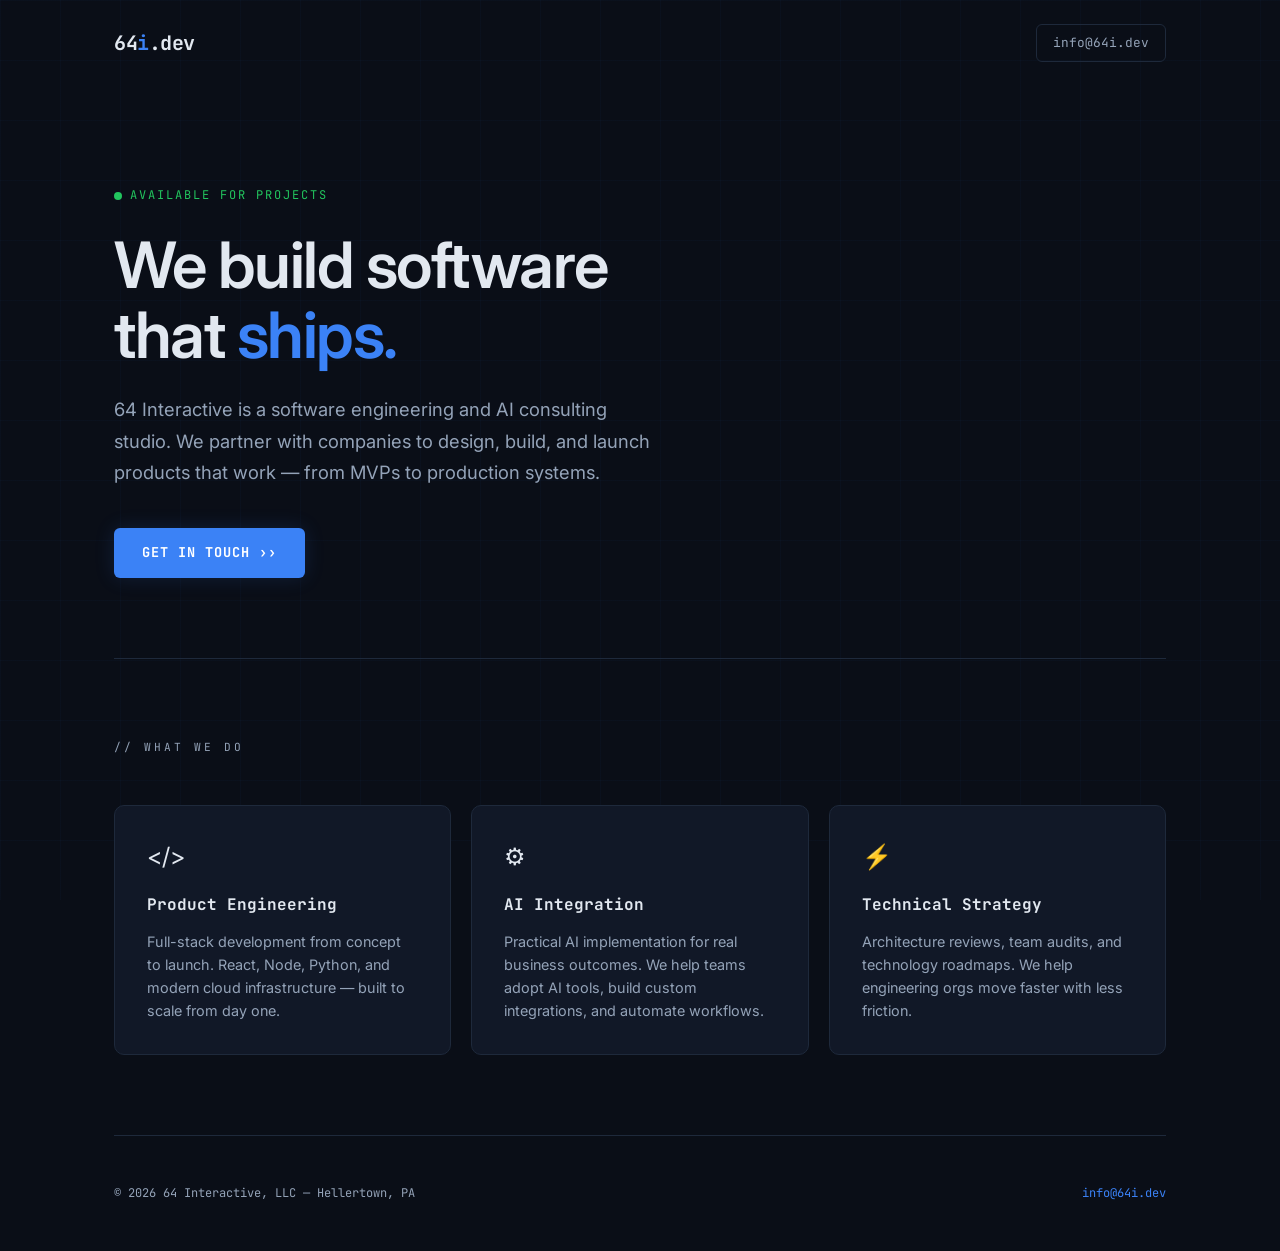
==== index.html @ 4eb2f617 "Initial commit - 64 Interactive one-pager" ====
<!DOCTYPE html>
<html lang="en">
<head>
    <meta charset="UTF-8">
    <meta name="viewport" content="width=device-width, initial-scale=1.0">
    <title>64 Interactive, LLC — Software Engineering & AI Consulting</title>
    <meta name="description" content="64 Interactive builds modern software and delivers AI-driven engineering solutions. Based in Hellertown, PA.">
    <link rel="icon" type="image/svg+xml" href="data:image/svg+xml,<svg xmlns='http://www.w3.org/2000/svg' viewBox='0 0 100 100'><text y='.9em' font-size='90'>⬡</text></svg>">
    <link rel="preconnect" href="https://fonts.googleapis.com">
    <link rel="preconnect" href="https://fonts.gstatic.com" crossorigin>
    <link href="https://fonts.googleapis.com/css2?family=JetBrains+Mono:wght@400;700&family=Inter:wght@300;400;500;600&display=swap" rel="stylesheet">
    <style>
        *, *::before, *::after { margin: 0; padding: 0; box-sizing: border-box; }
        :root { --bg: #0a0e17; --bg-card: #111827; --border: #1e293b; --text: #e2e8f0; --text-muted: #94a3b8; --accent: #3b82f6; --accent-glow: rgba(59, 130, 246, 0.15); --green: #22c55e; }
        html { scroll-behavior: smooth; }
        body { font-family: 'Inter', -apple-system, BlinkMacSystemFont, sans-serif; background: var(--bg); color: var(--text); line-height: 1.6; overflow-x: hidden; }
        body::before { content: ''; position: fixed; inset: 0; background-image: linear-gradient(rgba(59, 130, 246, 0.03) 1px, transparent 1px), linear-gradient(90deg, rgba(59, 130, 246, 0.03) 1px, transparent 1px); background-size: 60px 60px; pointer-events: none; z-index: 0; }
        .container { max-width: 1100px; margin: 0 auto; padding: 0 24px; position: relative; z-index: 1; }
        nav { padding: 24px 0; display: flex; align-items: center; justify-content: space-between; }
        .logo { font-family: 'JetBrains Mono', monospace; font-size: 1.25rem; font-weight: 700; color: var(--text); text-decoration: none; letter-spacing: -0.5px; }
        .logo span { color: var(--accent); }
        .nav-contact { font-family: 'JetBrains Mono', monospace; font-size: 0.8rem; color: var(--text-muted); text-decoration: none; padding: 8px 16px; border: 1px solid var(--border); border-radius: 6px; transition: all 0.2s; }
        .nav-contact:hover { border-color: var(--accent); color: var(--accent); }
        .hero { padding: 100px 0 80px; max-width: 720px; }
        .hero .tag { font-family: 'JetBrains Mono', monospace; font-size: 0.75rem; text-transform: uppercase; letter-spacing: 2px; color: var(--green); margin-bottom: 24px; display: flex; align-items: center; gap: 8px; }
        .hero .tag::before { content: ''; width: 8px; height: 8px; background: var(--green); border-radius: 50%; display: inline-block; animation: pulse 2s infinite; }
        @keyframes pulse { 0%, 100% { opacity: 1; } 50% { opacity: 0.4; } }
        h1 { font-size: clamp(2.5rem, 6vw, 4rem); font-weight: 600; line-height: 1.1; letter-spacing: -1.5px; margin-bottom: 24px; }
        h1 .highlight { color: var(--accent); }
        .hero p { font-size: 1.15rem; color: var(--text-muted); max-width: 540px; line-height: 1.7; }
        .hero-cta { margin-top: 40px; display: flex; gap: 16px; align-items: center; }
        .btn { font-family: 'JetBrains Mono', monospace; font-size: 0.85rem; font-weight: 700; text-transform: uppercase; letter-spacing: 1px; padding: 14px 28px; border: none; border-radius: 6px; cursor: pointer; text-decoration: none; transition: all 0.2s; display: inline-block; }
        .btn-primary { background: var(--accent); color: #fff; box-shadow: 0 0 20px var(--accent-glow); }
        .btn-primary:hover { background: #2563eb; transform: translateY(-1px); box-shadow: 0 0 30px var(--accent-glow); }
        .services { padding: 80px 0; border-top: 1px solid var(--border); }
        .section-label { font-family: 'JetBrains Mono', monospace; font-size: 0.7rem; text-transform: uppercase; letter-spacing: 3px; color: var(--text-muted); margin-bottom: 48px; }
        .cards { display: grid; grid-template-columns: repeat(auto-fit, minmax(300px, 1fr)); gap: 20px; }
        .card { background: var(--bg-card); border: 1px solid var(--border); border-radius: 10px; padding: 32px; transition: all 0.25s; }
        .card:hover { border-color: var(--accent); box-shadow: 0 0 30px var(--accent-glow); transform: translateY(-2px); }
        .card h3 { font-family: 'JetBrains Mono', monospace; font-size: 1rem; margin-bottom: 12px; color: var(--text); }
        .card p { font-size: 0.9rem; color: var(--text-muted); line-height: 1.6; }
        .card .icon { font-size: 1.5rem; margin-bottom: 16px; display: block; }
        footer { padding: 48px 0; border-top: 1px solid var(--border); display: flex; justify-content: space-between; align-items: center; flex-wrap: wrap; gap: 16px; }
        footer .copyright { font-family: 'JetBrains Mono', monospace; font-size: 0.75rem; color: var(--text-muted); }
        footer .contact-line { font-family: 'JetBrains Mono', monospace; font-size: 0.75rem; color: var(--text-muted); }
        footer .contact-line a { color: var(--accent); text-decoration: none; }
        footer .contact-line a:hover { text-decoration: underline; }
        @media (max-width: 640px) { .hero { padding: 60px 0 48px; } .cards { grid-template-columns: 1fr; } footer { flex-direction: column; text-align: center; } }
    </style>
</head>
<body>
    <div class="container">
        <nav>
            <a href="/" class="logo">64<span>i</span>.dev</a>
            <a href="mailto:info@64i.dev" class="nav-contact">info@64i.dev</a>
        </nav>
        <section class="hero">
            <div class="tag">Available for projects</div>
            <h1>We build software<br>that <span class="highlight">ships.</span></h1>
            <p>64 Interactive is a software engineering and AI consulting studio. We partner with companies to design, build, and launch products that work — from MVPs to production systems.</p>
            <div class="hero-cta">
                <a href="mailto:info@64i.dev" class="btn btn-primary">Get in touch ››</a>
            </div>
        </section>
        <section class="services">
            <div class="section-label">// What we do</div>
            <div class="cards">
                <div class="card">
                    <span class="icon">&lt;/&gt;</span>
                    <h3>Product Engineering</h3>
                    <p>Full-stack development from concept to launch. React, Node, Python, and modern cloud infrastructure — built to scale from day one.</p>
                </div>
                <div class="card">
                    <span class="icon">⚙</span>
                    <h3>AI Integration</h3>
                    <p>Practical AI implementation for real business outcomes. We help teams adopt AI tools, build custom integrations, and automate workflows.</p>
                </div>
                <div class="card">
                    <span class="icon">⚡</span>
                    <h3>Technical Strategy</h3>
                    <p>Architecture reviews, team audits, and technology roadmaps. We help engineering orgs move faster with less friction.</p>
                </div>
            </div>
        </section>
        <footer>
            <div class="copyright">© 2026 64 Interactive, LLC — Hellertown, PA</div>
            <div class="contact-line"><a href="mailto:info@64i.dev">info@64i.dev</a></div>
        </footer>
    </div>
</body>
</html>
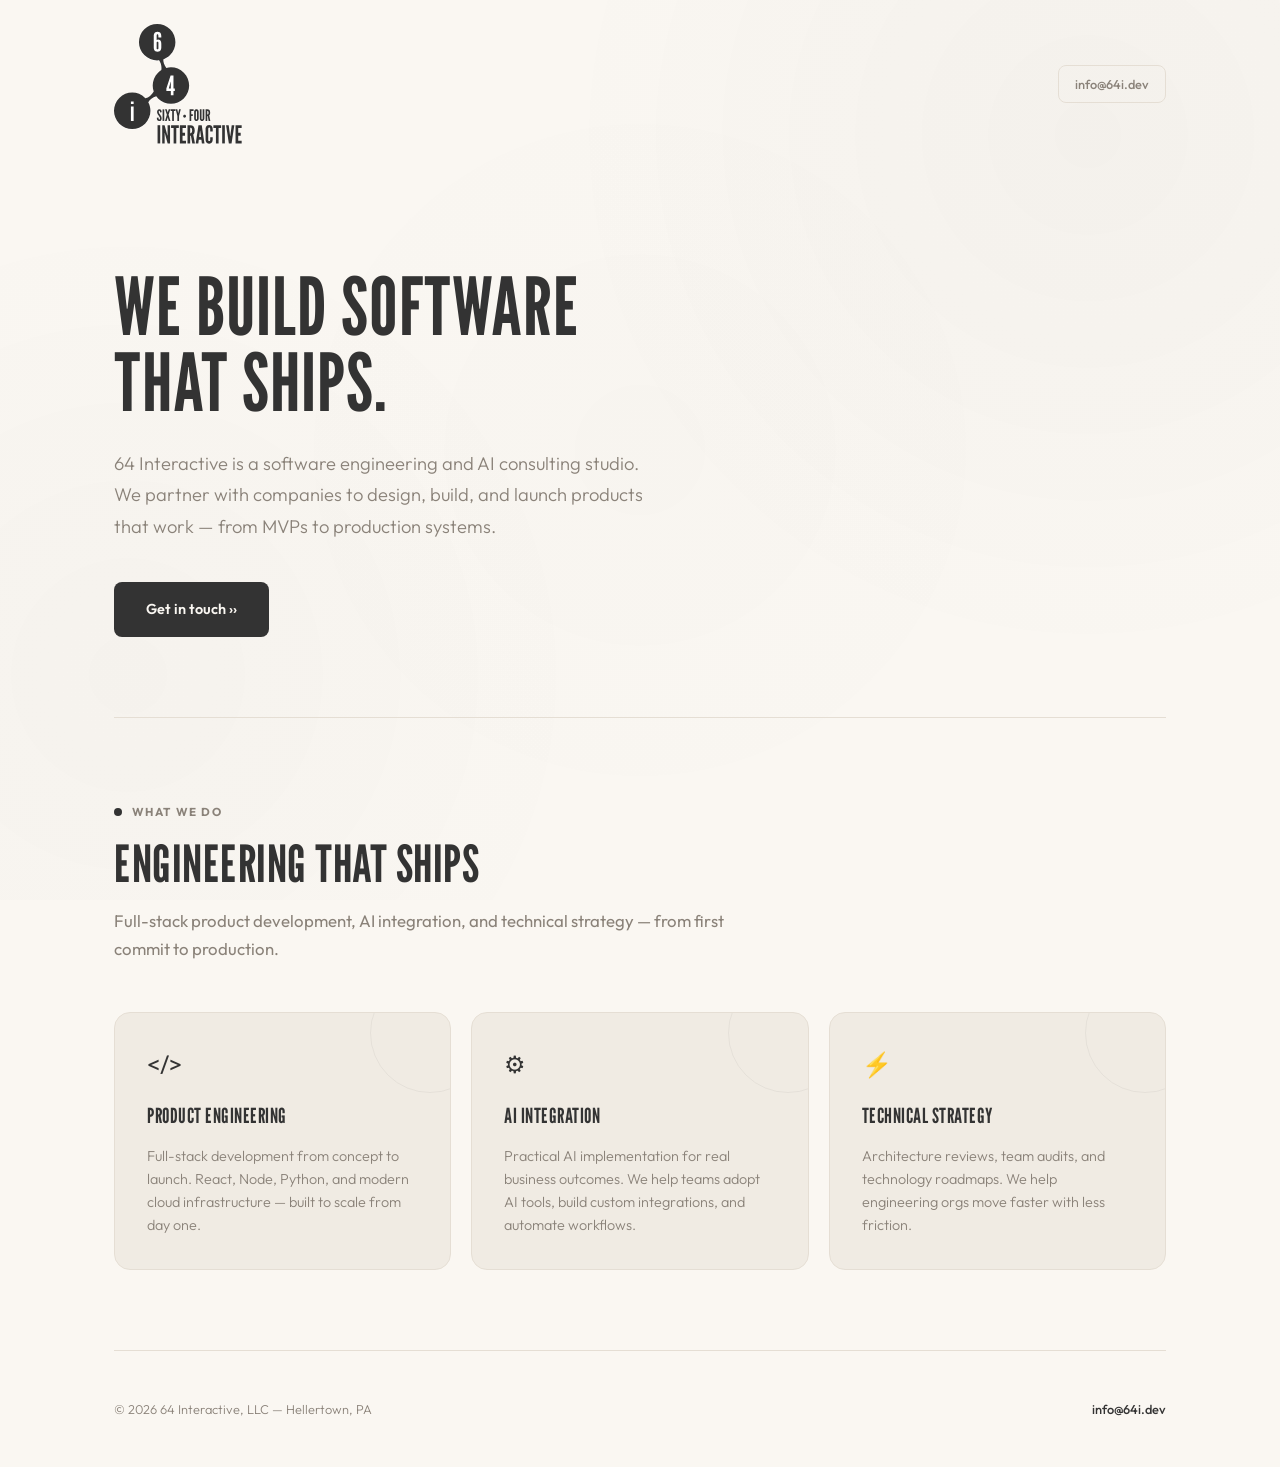
==== commit ebe9e8d0: "Update index.html" ====
--- a/index.html
+++ b/index.html
@@ -8,62 +8,391 @@
     <link rel="icon" type="image/svg+xml" href="data:image/svg+xml,<svg xmlns='http://www.w3.org/2000/svg' viewBox='0 0 100 100'><text y='.9em' font-size='90'>⬡</text></svg>">
     <link rel="preconnect" href="https://fonts.googleapis.com">
     <link rel="preconnect" href="https://fonts.gstatic.com" crossorigin>
-    <link href="https://fonts.googleapis.com/css2?family=JetBrains+Mono:wght@400;700&family=Inter:wght@300;400;500;600&display=swap" rel="stylesheet">
+    <link href="https://fonts.googleapis.com/css2?family=League+Gothic&family=Outfit:wght@300;400;500;600&display=swap" rel="stylesheet">
     <style>
         *, *::before, *::after { margin: 0; padding: 0; box-sizing: border-box; }
-        :root { --bg: #0a0e17; --bg-card: #111827; --border: #1e293b; --text: #e2e8f0; --text-muted: #94a3b8; --accent: #3b82f6; --accent-glow: rgba(59, 130, 246, 0.15); --green: #22c55e; }
+
+        :root {
+            --bg: #FAF7F2;
+            --bg-card: #F0EBE3;
+            --border: #E5DED4;
+            --text: #333333;
+            --text-muted: #8a8279;
+            --accent: #333333;
+            --accent-hover: #1a1a1a;
+        }
+
         html { scroll-behavior: smooth; }
-        body { font-family: 'Inter', -apple-system, BlinkMacSystemFont, sans-serif; background: var(--bg); color: var(--text); line-height: 1.6; overflow-x: hidden; }
-        body::before { content: ''; position: fixed; inset: 0; background-image: linear-gradient(rgba(59, 130, 246, 0.03) 1px, transparent 1px), linear-gradient(90deg, rgba(59, 130, 246, 0.03) 1px, transparent 1px); background-size: 60px 60px; pointer-events: none; z-index: 0; }
-        .container { max-width: 1100px; margin: 0 auto; padding: 0 24px; position: relative; z-index: 1; }
-        nav { padding: 24px 0; display: flex; align-items: center; justify-content: space-between; }
-        .logo { font-family: 'JetBrains Mono', monospace; font-size: 1.25rem; font-weight: 700; color: var(--text); text-decoration: none; letter-spacing: -0.5px; }
-        .logo span { color: var(--accent); }
-        .nav-contact { font-family: 'JetBrains Mono', monospace; font-size: 0.8rem; color: var(--text-muted); text-decoration: none; padding: 8px 16px; border: 1px solid var(--border); border-radius: 6px; transition: all 0.2s; }
-        .nav-contact:hover { border-color: var(--accent); color: var(--accent); }
-        .hero { padding: 100px 0 80px; max-width: 720px; }
-        .hero .tag { font-family: 'JetBrains Mono', monospace; font-size: 0.75rem; text-transform: uppercase; letter-spacing: 2px; color: var(--green); margin-bottom: 24px; display: flex; align-items: center; gap: 8px; }
-        .hero .tag::before { content: ''; width: 8px; height: 8px; background: var(--green); border-radius: 50%; display: inline-block; animation: pulse 2s infinite; }
-        @keyframes pulse { 0%, 100% { opacity: 1; } 50% { opacity: 0.4; } }
-        h1 { font-size: clamp(2.5rem, 6vw, 4rem); font-weight: 600; line-height: 1.1; letter-spacing: -1.5px; margin-bottom: 24px; }
-        h1 .highlight { color: var(--accent); }
-        .hero p { font-size: 1.15rem; color: var(--text-muted); max-width: 540px; line-height: 1.7; }
-        .hero-cta { margin-top: 40px; display: flex; gap: 16px; align-items: center; }
-        .btn { font-family: 'JetBrains Mono', monospace; font-size: 0.85rem; font-weight: 700; text-transform: uppercase; letter-spacing: 1px; padding: 14px 28px; border: none; border-radius: 6px; cursor: pointer; text-decoration: none; transition: all 0.2s; display: inline-block; }
-        .btn-primary { background: var(--accent); color: #fff; box-shadow: 0 0 20px var(--accent-glow); }
-        .btn-primary:hover { background: #2563eb; transform: translateY(-1px); box-shadow: 0 0 30px var(--accent-glow); }
-        .services { padding: 80px 0; border-top: 1px solid var(--border); }
-        .section-label { font-family: 'JetBrains Mono', monospace; font-size: 0.7rem; text-transform: uppercase; letter-spacing: 3px; color: var(--text-muted); margin-bottom: 48px; }
-        .cards { display: grid; grid-template-columns: repeat(auto-fit, minmax(300px, 1fr)); gap: 20px; }
-        .card { background: var(--bg-card); border: 1px solid var(--border); border-radius: 10px; padding: 32px; transition: all 0.25s; }
-        .card:hover { border-color: var(--accent); box-shadow: 0 0 30px var(--accent-glow); transform: translateY(-2px); }
-        .card h3 { font-family: 'JetBrains Mono', monospace; font-size: 1rem; margin-bottom: 12px; color: var(--text); }
-        .card p { font-size: 0.9rem; color: var(--text-muted); line-height: 1.6; }
-        .card .icon { font-size: 1.5rem; margin-bottom: 16px; display: block; }
-        footer { padding: 48px 0; border-top: 1px solid var(--border); display: flex; justify-content: space-between; align-items: center; flex-wrap: wrap; gap: 16px; }
-        footer .copyright { font-family: 'JetBrains Mono', monospace; font-size: 0.75rem; color: var(--text-muted); }
-        footer .contact-line { font-family: 'JetBrains Mono', monospace; font-size: 0.75rem; color: var(--text-muted); }
-        footer .contact-line a { color: var(--accent); text-decoration: none; }
-        footer .contact-line a:hover { text-decoration: underline; }
-        @media (max-width: 640px) { .hero { padding: 60px 0 48px; } .cards { grid-template-columns: 1fr; } footer { flex-direction: column; text-align: center; } }
+
+        body {
+            font-family: 'Outfit', -apple-system, BlinkMacSystemFont, sans-serif;
+            background: var(--bg);
+            color: var(--text);
+            line-height: 1.6;
+            overflow-x: hidden;
+        }
+
+        /* Circle & tissue background */
+        body::before {
+            content: '';
+            position: fixed;
+            inset: 0;
+            background-image:
+                radial-gradient(circle at 85% 15%, rgba(51, 51, 51, 0.03) 0%, transparent 40%),
+                radial-gradient(circle at 10% 75%, rgba(51, 51, 51, 0.025) 0%, transparent 35%),
+                radial-gradient(circle at 50% 50%, rgba(51, 51, 51, 0.01) 0%, transparent 50%);
+            pointer-events: none;
+            z-index: 0;
+        }
+
+        .container {
+            max-width: 1100px;
+            margin: 0 auto;
+            padding: 0 24px;
+            position: relative;
+            z-index: 1;
+        }
+
+        /* NAV */
+        nav {
+            padding: 24px 0;
+            display: flex;
+            align-items: center;
+            justify-content: space-between;
+        }
+
+        .logo {
+            display: flex;
+            align-items: center;
+            gap: 12px;
+            text-decoration: none;
+        }
+
+        .logo svg {
+            height: 120px;
+            width: auto;
+        }
+
+        .nav-contact {
+            font-family: 'Outfit', sans-serif;
+            font-size: 0.8rem;
+            font-weight: 500;
+            color: var(--text-muted);
+            text-decoration: none;
+            padding: 8px 16px;
+            border: 1.5px solid var(--border);
+            border-radius: 8px;
+            transition: all 0.3s;
+        }
+
+        .nav-contact:hover {
+            border-color: var(--text);
+            color: var(--text);
+        }
+
+        /* HERO */
+        .hero {
+            padding: 100px 0 80px;
+            max-width: 720px;
+        }
+
+        h1 {
+            font-family: 'League Gothic', sans-serif;
+            font-size: clamp(3rem, 7vw, 5rem);
+            font-weight: 400;
+            text-transform: uppercase;
+            line-height: 0.95;
+            letter-spacing: 1px;
+            margin-bottom: 28px;
+        }
+
+        h1 .highlight {
+            color: var(--text);
+        }
+
+        .hero p {
+            font-size: 1.15rem;
+            color: var(--text-muted);
+            max-width: 540px;
+            line-height: 1.7;
+            font-weight: 300;
+        }
+
+        .hero-cta {
+            margin-top: 40px;
+            display: flex;
+            gap: 16px;
+            align-items: center;
+        }
+
+        .btn {
+            font-family: 'Outfit', sans-serif;
+            font-size: 0.9rem;
+            font-weight: 600;
+            padding: 16px 32px;
+            border: none;
+            cursor: pointer;
+            text-decoration: none;
+            transition: all 0.3s;
+            display: inline-block;
+        }
+
+        .btn-primary {
+            background: var(--accent);
+            color: var(--bg);
+            border-radius: 8px;
+        }
+
+        .btn-primary:hover {
+            background: var(--accent-hover);
+            transform: translateY(-2px);
+            box-shadow: 0 8px 24px rgba(51, 51, 51, 0.15);
+        }
+
+        .btn-secondary {
+            background: transparent;
+            color: var(--text);
+            border: 1.5px solid var(--border);
+            border-radius: 8px;
+        }
+
+        .btn-secondary:hover {
+            border-color: var(--text);
+            transform: translateY(-2px);
+        }
+
+        /* SERVICES */
+        .services {
+            padding: 80px 0;
+            border-top: 1px solid var(--border);
+        }
+
+        .section-label {
+            display: inline-flex;
+            align-items: center;
+            gap: 0.6rem;
+            font-size: 0.72rem;
+            font-weight: 700;
+            letter-spacing: 0.14em;
+            text-transform: uppercase;
+            color: var(--text-muted);
+            margin-bottom: 1rem;
+        }
+
+        .section-label::before {
+            content: '';
+            width: 8px;
+            height: 8px;
+            border-radius: 50%;
+            background: var(--text);
+            flex-shrink: 0;
+        }
+
+        .section-title {
+            font-family: 'League Gothic', sans-serif;
+            font-size: clamp(2rem, 4.5vw, 3.2rem);
+            font-weight: 400;
+            letter-spacing: 0.01em;
+            text-transform: uppercase;
+            margin-bottom: 1rem;
+            line-height: 1.05;
+            color: var(--text);
+        }
+
+        .section-subtitle {
+            color: var(--text-muted);
+            font-size: 1.05rem;
+            max-width: 650px;
+            margin-bottom: 3rem;
+            font-weight: 400;
+            line-height: 1.7;
+        }
+
+        .cards {
+            display: grid;
+            grid-template-columns: repeat(auto-fit, minmax(300px, 1fr));
+            gap: 20px;
+        }
+
+        .card {
+            background: var(--bg-card);
+            border: 1px solid var(--border);
+            border-radius: 16px;
+            padding: 32px;
+            transition: all 0.3s;
+            position: relative;
+            overflow: hidden;
+        }
+
+        /* Circle motif on cards */
+        .card::after {
+            content: '';
+            position: absolute;
+            width: 120px;
+            height: 120px;
+            border-radius: 50%;
+            border: 1px solid rgba(51, 51, 51, 0.06);
+            top: -40px;
+            right: -40px;
+            pointer-events: none;
+            transition: all 0.3s;
+        }
+
+        .card:hover {
+            border-color: rgba(51, 51, 51, 0.2);
+            transform: translateY(-2px);
+            box-shadow: 0 8px 30px rgba(51, 51, 51, 0.06);
+        }
+
+        .card:hover::after {
+            transform: scale(1.1);
+            border-color: rgba(51, 51, 51, 0.1);
+        }
+
+        .card h3 {
+            font-family: 'League Gothic', sans-serif;
+            font-size: 1.3rem;
+            text-transform: uppercase;
+            letter-spacing: 0.5px;
+            margin-bottom: 12px;
+            color: var(--text);
+        }
+
+        .card p {
+            font-size: 0.9rem;
+            color: var(--text-muted);
+            line-height: 1.6;
+            font-weight: 300;
+        }
+
+        .card .icon {
+            font-size: 1.5rem;
+            margin-bottom: 16px;
+            display: block;
+        }
+
+        /* FOOTER */
+        footer {
+            padding: 48px 0;
+            border-top: 1px solid var(--border);
+            display: flex;
+            justify-content: space-between;
+            align-items: center;
+            flex-wrap: wrap;
+            gap: 16px;
+        }
+
+        footer .copyright {
+            font-size: 0.8rem;
+            color: var(--text-muted);
+            font-weight: 300;
+        }
+
+        footer .contact-line {
+            font-size: 0.8rem;
+            color: var(--text-muted);
+        }
+
+        footer .contact-line a {
+            color: var(--text);
+            text-decoration: none;
+            font-weight: 500;
+        }
+
+        footer .contact-line a:hover {
+            opacity: 0.6;
+        }
+
+        /* RESPONSIVE */
+        @media (max-width: 640px) {
+            .hero { padding: 60px 0 48px; }
+            .cards { grid-template-columns: 1fr; }
+            footer { flex-direction: column; text-align: center; }
+        }
     </style>
 </head>
 <body>
     <div class="container">
         <nav>
-            <a href="/" class="logo">64<span>i</span>.dev</a>
+            <a href="/" class="logo">
+                <svg viewBox="0 0 502.515 472.314" xmlns="http://www.w3.org/2000/svg">
+                    <!-- White shadow layer -->
+                    <path fill="#FFFFFF" d="M166.266,286.816c2.121,2.875,4.479,5.635,7.082,8.236c28.014,28.012,73.43,28.01,101.441-0.006 c28.012-28.012,28.012-73.42,0-101.432c-18.66-18.66-45.031-24.871-68.844-18.674c-4.059-5.02-7.289-10.793-9.389-17.244 c-1.738-5.359-2.562-10.795-2.629-16.174c9.791-3.455,18.98-9.092,26.811-16.922c28.014-28.01,28.021-73.428,0.008-101.438 C192.74-4.842,147.318-4.842,119.307,23.17c-28.01,28.012-28.004,73.43,0,101.436c15.914,15.912,37.447,22.771,58.213,20.602 c2.807,4.129,5.104,8.688,6.717,13.656c2.645,8.129,3.244,16.451,2.123,24.467c-4.623,2.861-8.994,6.275-13.006,10.285 c-20.096,20.1-25.773,49.15-17.035,74.305c-3.49,6.557-8.303,12.475-14.475,17.285c-5.543,4.316-11.674,7.377-18.076,9.266 c-0.441-0.461-0.869-0.934-1.324-1.391c-28.01-28.012-73.42-28.016-101.432-0.004c-28.01,28.02-28.02,73.43-0.006,101.445 c28.004,28.002,73.428,28.002,101.438-0.014c22.928-22.926,27.072-57.506,12.471-84.66c3.223-5.033,7.277-9.602,12.223-13.463 C152.984,291.83,159.486,288.67,166.266,286.816"/>
+                    <!-- Dark main shape -->
+                    <path fill="#333333" d="M166.266,284.656c2.121,2.875,4.479,5.635,7.082,8.236c28.014,28.012,73.43,28.01,101.441-0.006 c28.012-28.012,28.012-73.42,0-101.432c-18.66-18.66-45.031-24.871-68.844-18.674c-4.059-5.02-7.289-10.793-9.389-17.244 c-1.738-5.359-2.562-10.795-2.629-16.174c9.791-3.455,18.98-9.092,26.811-16.922c28.014-28.01,28.021-73.428,0.008-101.438 C192.74-7.002,147.318-7.002,119.307,21.01c-28.01,28.012-28.004,73.43,0,101.436c15.914,15.912,37.447,22.771,58.213,20.602 c2.807,4.129,5.104,8.688,6.717,13.656c2.645,8.129,3.244,16.451,2.123,24.467c-4.623,2.861-8.994,6.275-13.006,10.285 c-20.096,20.1-25.773,49.15-17.035,74.305c-3.49,6.557-8.303,12.475-14.475,17.285c-5.543,4.316-11.674,7.377-18.076,9.266 c-0.441-0.461-0.869-0.934-1.324-1.391c-28.01-28.012-73.42-28.016-101.432-0.004c-28.01,28.02-28.02,73.43-0.006,101.445 c28.004,28.002,73.428,28.002,101.438-0.014c22.928-22.926,27.072-57.506,12.471-84.66c3.223-5.033,7.277-9.602,12.223-13.463 C152.984,289.67,159.486,286.51,166.266,284.656"/>
+                    <!-- White "4" inside circle -->
+                    <path fill="#FFFFFF" d="M223.683,263.639h-17.591v-10.006l16.643-50.559h11.376v50.559h5.267v10.006h-5.267v16.854h-10.428 V263.639z M215.782,253.633h7.9v-24.227v-2.317h-0.632l-0.632,2.317L215.782,253.633z"/>
+                    <!-- White "6" inside circle -->
+                    <path fill="#FFFFFF" d="M186.188,92.802c0,3.687-0.948,16.748-14.852,16.748s-14.852-13.061-14.852-16.748V48.773 c0-5.477,0.632-18.328,14.852-18.328s14.852,12.851,14.852,18.328v4.845h-11.376c0-10.428-0.21-13.271-3.476-13.271 c-2.844,0-3.476,2.528-3.476,8.426v13.798c1.896-1.159,3.687-1.896,5.688-1.896c11.692,0,12.64,12.008,12.64,16.327V92.802z M171.335,99.648c2.423,0,3.476-2.528,3.476-3.476V73c0-0.948-1.053-3.476-3.476-3.476c-2.422,0-3.371,2.106-3.476,3.16v23.489 C167.86,97.121,168.702,99.648,171.335,99.648z"/>
+                    <!-- White "SIXTY" shadow -->
+                    <path fill="#FFFFFF" d="M178.24,337.633c8.042-0.186,9.341,6.989,9.341,12.062l-6.557,0.618c0-3.031-0.433-6.557-2.66-6.557 c-1.732,0.062-2.289,1.917-2.289,4.516c0,3.093,2.66,6.557,5.258,10.33c3.093,4.64,6.248,9.155,6.248,14.042 c0,6.062-1.98,11.444-9.279,11.444c-8.598,0-9.712-6.495-9.712-13.238l6.557-0.618c0,3.773,0.371,7.732,3.155,7.732 c1.979,0,2.722-2.165,2.722-5.011c0-3.031-2.846-6.681-5.382-10.517c-3.155-4.639-6.124-9.278-6.124-14.165 C169.518,343.323,171.931,337.756,178.24,337.633z"/>
+                    <path fill="#FFFFFF" d="M191.166,338.127h6.681v45.467h-6.681V338.127z"/>
+                    <path fill="#FFFFFF" d="M207.371,383.594h-6.557l7.361-23.878l-7.238-21.589h6.558l3.649,11.506l0.186,0.557h0.248l0.186-0.557 l3.649-11.506h6.557l-7.237,21.589l7.361,23.878h-6.557l-3.836-13.547l-0.123-0.557h-0.248l-0.123,0.557L207.371,383.594z"/>
+                    <path fill="#FFFFFF" d="M222.71,344.994v-6.867h19.3v6.867h-6.31v38.6h-6.681v-38.6H222.71z"/>
+                    <path fill="#FFFFFF" d="M252.462,352.664l0.186,0.434h0.124l0.186-0.434l3.341-14.537h6.557l-6.805,26.104v19.362h-6.681v-19.362 l-6.805-26.104h6.558L252.462,352.664z"/>
+                    <!-- Dark "SIXTY" -->
+                    <path fill="#333333" d="M178.24,335.473c8.042-0.186,9.341,6.989,9.341,12.062l-6.557,0.618c0-3.031-0.433-6.557-2.66-6.557 c-1.732,0.062-2.289,1.917-2.289,4.516c0,3.093,2.66,6.557,5.258,10.33c3.093,4.64,6.248,9.155,6.248,14.042 c0,6.062-1.98,11.444-9.279,11.444c-8.598,0-9.712-6.495-9.712-13.238l6.557-0.618c0,3.773,0.371,7.732,3.155,7.732 c1.979,0,2.722-2.165,2.722-5.011c0-3.031-2.846-6.681-5.382-10.517c-3.155-4.639-6.124-9.278-6.124-14.165 C169.518,341.163,171.931,335.596,178.24,335.473z"/>
+                    <path fill="#333333" d="M191.166,335.967h6.681v45.467h-6.681V335.967z"/>
+                    <path fill="#333333" d="M207.371,381.434h-6.557l7.361-23.878l-7.238-21.589h6.558l3.649,11.506l0.186,0.557h0.248l0.186-0.557 l3.649-11.506h6.557l-7.237,21.589l7.361,23.878h-6.557l-3.836-13.547l-0.123-0.557h-0.248l-0.123,0.557L207.371,381.434z"/>
+                    <path fill="#333333" d="M222.71,342.834v-6.867h19.3v6.867h-6.31v38.6h-6.681v-38.6H222.71z"/>
+                    <path fill="#333333" d="M252.462,350.504l0.186,0.434h0.124l0.186-0.434l3.341-14.537h6.557l-6.805,26.104v19.362h-6.681 v-19.362l-6.805-26.104h6.558L252.462,350.504z"/>
+                    <!-- White dot shadow -->
+                    <path fill="#FFFFFF" d="M277.898,359.473c3.108,0,5.613,2.505,5.613,5.613c0,3.2-2.505,5.705-5.613,5.705 c-3.2,0-5.705-2.505-5.705-5.705C272.193,361.978,274.698,359.473,277.898,359.473z"/>
+                    <!-- Dark dot -->
+                    <path fill="#333333" d="M277.898,357.312c3.108,0,5.613,2.505,5.613,5.613c0,3.2-2.505,5.705-5.613,5.705 c-3.2,0-5.705-2.505-5.705-5.705C272.193,359.817,274.698,357.312,277.898,357.312z"/>
+                    <!-- White "FOUR" shadow -->
+                    <path fill="#FFFFFF" d="M313.265,344.994h-9.217v11.938h6.186v6.866h-6.186v19.795h-6.681v-45.467c0,0,0.681,0,15.897,0V344.994z"/>
+                    <path fill="#FFFFFF" d="M324.46,384.089c-8.97,0-8.908-9.836-8.908-9.836v-26.785c0,0-0.062-9.835,8.908-9.835 s8.907,9.835,8.907,9.835v26.785C333.367,374.253,333.43,384.089,324.46,384.089z M324.46,344.128 c-2.351,0-2.228,3.34-2.228,3.34v26.785c0,0-0.123,3.341,2.228,3.341s2.227-3.341,2.227-3.341v-26.785 C326.687,347.468,326.811,344.128,324.46,344.128z"/>
+                    <path fill="#FFFFFF" d="M355.634,338.127v36.126c0,0,0.062,9.836-8.907,9.836s-8.908-9.836-8.908-9.836v-36.126h6.682v36.126 c0,0-0.124,3.341,2.227,3.341s2.227-3.341,2.227-3.341v-36.126H355.634z"/>
+                    <path fill="#FFFFFF" d="M372.458,383.594l-3.464-19.177H367.2v19.177h-6.681v-45.467h6.681c7.918,0,11.382,4.578,11.382,13.114 c0,4.516-1.175,8.599-3.711,10.331l4.268,22.021H372.458z M367.2,344.746v13.485c1.855,0,4.948-0.247,4.948-6.742 S369.056,344.746,367.2,344.746z"/>
+                    <!-- Dark "FOUR" -->
+                    <path fill="#333333" d="M313.265,342.834h-9.217v11.938h6.186v6.866h-6.186v19.795h-6.681v-45.467c0,0,0.681,0,15.897,0V342.834z"/>
+                    <path fill="#333333" d="M324.46,381.929c-8.97,0-8.908-9.836-8.908-9.836v-26.785c0,0-0.062-9.835,8.908-9.835 s8.907,9.835,8.907,9.835v26.785C333.367,372.093,333.43,381.929,324.46,381.929z M324.46,341.968 c-2.351,0-2.228,3.34-2.228,3.34v26.785c0,0-0.123,3.341,2.228,3.341s2.227-3.341,2.227-3.341v-26.785 C326.687,345.308,326.811,341.968,324.46,341.968z"/>
+                    <path fill="#333333" d="M355.634,335.967v36.126c0,0,0.062,9.836-8.907,9.836s-8.908-9.836-8.908-9.836v-36.126h6.682v36.126 c0,0-0.124,3.341,2.227,3.341s2.227-3.341,2.227-3.341v-36.126H355.634z"/>
+                    <path fill="#333333" d="M372.458,381.434l-3.464-19.177H367.2v19.177h-6.681v-45.467h6.681c7.918,0,11.382,4.578,11.382,13.114 c0,4.516-1.175,8.599-3.711,10.331l4.268,22.021H372.458z M367.2,342.586v13.485c1.855,0,4.948-0.247,4.948-6.742 S369.056,342.586,367.2,342.586z"/>
+                    <!-- White "INTERACTIVE" shadow -->
+                    <path fill="#FFFFFF" d="M171.394,400.476h10.555v71.833h-10.555V400.476z"/>
+                    <path fill="#FFFFFF" d="M200.909,434.877l-0.88-3.323h-0.587v3.323v37.432h-9.675v-71.833h9.382l10.262,37.431l0.88,3.323h0.586 v-3.323v-37.431h9.676v71.833h-9.382L200.909,434.877z"/>
+                    <path fill="#FFFFFF" d="M224.658,411.323v-10.848h30.493v10.848h-9.969v60.985h-10.556v-60.985H224.658z"/>
+                    <path fill="#FFFFFF" d="M259.256,400.476h24.14v10.848h-13.584v18.862h9.772v11.533h-9.772v19.741h13.584v10.849h-24.14V400.476z"/>
+                    <path fill="#FFFFFF" d="M308.122,472.309l-5.473-30.297h-2.834v30.297H289.26v-71.833h10.556 c12.51,0,17.982,7.231,17.982,20.719c0,7.135-1.857,13.585-5.864,16.321l6.744,34.793H308.122z M299.815,410.933v21.306 c2.932,0,7.818-0.391,7.818-10.653C307.634,411.323,302.747,410.933,299.815,410.933z"/>
+                    <path fill="#FFFFFF" d="M321.61,472.309l10.848-71.833h12.901l10.848,71.833h-10.262l-1.954-14.66h-10.164l-1.955,14.66H321.61z M339.495,423.833l-0.293-1.856h-0.587l-0.293,1.856l-3.029,22.674h7.232L339.495,423.833z"/>
+                    <path fill="#FFFFFF" d="M388.558,447.68v9.871c0,0,0.098,15.54-14.073,15.54c-14.172,0-14.073-15.54-14.073-15.54v-42.318 c0,0-0.099-15.539,14.073-15.539c14.171,0,14.073,15.539,14.073,15.539v9.871h-9.871v-9.871c0,0,0.392-5.277-4.007-5.277 c-3.714,0-3.714,5.277-3.714,5.277v42.318c0,0,0,5.277,3.714,5.277c4.398,0,4.007-5.277,4.007-5.277v-9.871H388.558z"/>
+                    <path fill="#FFFFFF" d="M391.197,411.323v-10.848h30.493v10.848h-9.969v60.985h-10.556v-60.985H391.197z"/>
+                    <path fill="#FFFFFF" d="M425.795,400.476h10.556v71.833h-10.556V400.476z"/>
+                    <path fill="#FFFFFF" d="M463.323,400.476h10.263l-10.946,71.833h-10.556l-10.945-71.833H451.4l5.277,39.483l0.391,3.03h0.587 l0.391-3.03L463.323,400.476z"/>
+                    <path fill="#FFFFFF" d="M478.375,400.476h24.14v10.848h-13.584v18.862h9.772v11.533h-9.772v19.741h13.584v10.849h-24.14V400.476z"/>
+                    <!-- Dark "INTERACTIVE" -->
+                    <path fill="#333333" d="M171.394,398.315h10.555v71.833h-10.555V398.315z"/>
+                    <path fill="#333333" d="M200.909,432.717l-0.88-3.323h-0.587v3.323v37.432h-9.675v-71.833h9.382l10.262,37.431l0.88,3.323h0.586 v-3.323v-37.431h9.676v71.833h-9.382L200.909,432.717z"/>
+                    <path fill="#333333" d="M224.658,409.163v-10.848h30.493v10.848h-9.969v60.985h-10.556v-60.985H224.658z"/>
+                    <path fill="#333333" d="M259.256,398.315h24.14v10.848h-13.584v18.862h9.772v11.533h-9.772V459.3h13.584v10.849h-24.14V398.315z"/>
+                    <path fill="#333333" d="M308.122,470.148l-5.473-30.297h-2.834v30.297H289.26v-71.833h10.556 c12.51,0,17.982,7.231,17.982,20.719c0,7.135-1.857,13.585-5.864,16.321l6.744,34.793H308.122z M299.815,408.772v21.306 c2.932,0,7.818-0.391,7.818-10.653C307.634,409.163,302.747,408.772,299.815,408.772z"/>
+                    <path fill="#333333" d="M321.61,470.148l10.848-71.833h12.901l10.848,71.833h-10.262l-1.954-14.66h-10.164l-1.955,14.66H321.61z M339.495,421.673l-0.293-1.856h-0.587l-0.293,1.856l-3.029,22.674h7.232L339.495,421.673z"/>
+                    <path fill="#333333" d="M388.558,445.52v9.871c0,0,0.098,15.54-14.073,15.54c-14.172,0-14.073-15.54-14.073-15.54v-42.318 c0,0-0.099-15.539,14.073-15.539c14.171,0,14.073,15.539,14.073,15.539v9.871h-9.871v-9.871c0,0,0.392-5.277-4.007-5.277 c-3.714,0-3.714,5.277-3.714,5.277v42.318c0,0,0,5.277,3.714,5.277c4.398,0,4.007-5.277,4.007-5.277v-9.871H388.558z"/>
+                    <path fill="#333333" d="M391.197,409.163v-10.848h30.493v10.848h-9.969v60.985h-10.556v-60.985H391.197z"/>
+                    <path fill="#333333" d="M425.795,398.315h10.556v71.833h-10.556V398.315z"/>
+                    <path fill="#333333" d="M463.323,398.315h10.263l-10.946,71.833h-10.556l-10.945-71.833H451.4l5.277,39.483l0.391,3.03h0.587 l0.391-3.03L463.323,398.315z"/>
+                    <path fill="#333333" d="M478.375,398.315h24.14v10.848h-13.584v18.862h9.772v11.533h-9.772V459.3h13.584v10.849h-24.14V398.315z"/>
+                    <!-- White "i." shadow -->
+                    <path fill="#FFFFFF" d="M66.622,304.591H77.26v10.639H66.622V304.591z M66.622,382.01v-57.616H77.26v57.616H66.622z"/>
+                </svg>
+            </a>
             <a href="mailto:info@64i.dev" class="nav-contact">info@64i.dev</a>
         </nav>
+
         <section class="hero">
-            <div class="tag">Available for projects</div>
             <h1>We build software<br>that <span class="highlight">ships.</span></h1>
             <p>64 Interactive is a software engineering and AI consulting studio. We partner with companies to design, build, and launch products that work — from MVPs to production systems.</p>
             <div class="hero-cta">
-                <a href="mailto:info@64i.dev" class="btn btn-primary">Get in touch ››</a>
+                <a href="mailto:info@64i.dev" class="btn btn-primary">Get in touch &rsaquo;&rsaquo;</a>
             </div>
         </section>
+
         <section class="services">
-            <div class="section-label">// What we do</div>
+            <div class="section-label">What We Do</div>
+            <h2 class="section-title">Engineering That Ships</h2>
+            <p class="section-subtitle">Full-stack product development, AI integration, and technical strategy — from first commit to production.</p>
             <div class="cards">
                 <div class="card">
                     <span class="icon">&lt;/&gt;</span>
@@ -71,19 +400,20 @@
                     <p>Full-stack development from concept to launch. React, Node, Python, and modern cloud infrastructure — built to scale from day one.</p>
                 </div>
                 <div class="card">
-                    <span class="icon">⚙</span>
+                    <span class="icon">&#9881;</span>
                     <h3>AI Integration</h3>
                     <p>Practical AI implementation for real business outcomes. We help teams adopt AI tools, build custom integrations, and automate workflows.</p>
                 </div>
                 <div class="card">
-                    <span class="icon">⚡</span>
+                    <span class="icon">&#9889;</span>
                     <h3>Technical Strategy</h3>
                     <p>Architecture reviews, team audits, and technology roadmaps. We help engineering orgs move faster with less friction.</p>
                 </div>
             </div>
         </section>
+
         <footer>
-            <div class="copyright">© 2026 64 Interactive, LLC — Hellertown, PA</div>
+            <div class="copyright">&copy; 2026 64 Interactive, LLC &mdash; Hellertown, PA</div>
             <div class="contact-line"><a href="mailto:info@64i.dev">info@64i.dev</a></div>
         </footer>
     </div>
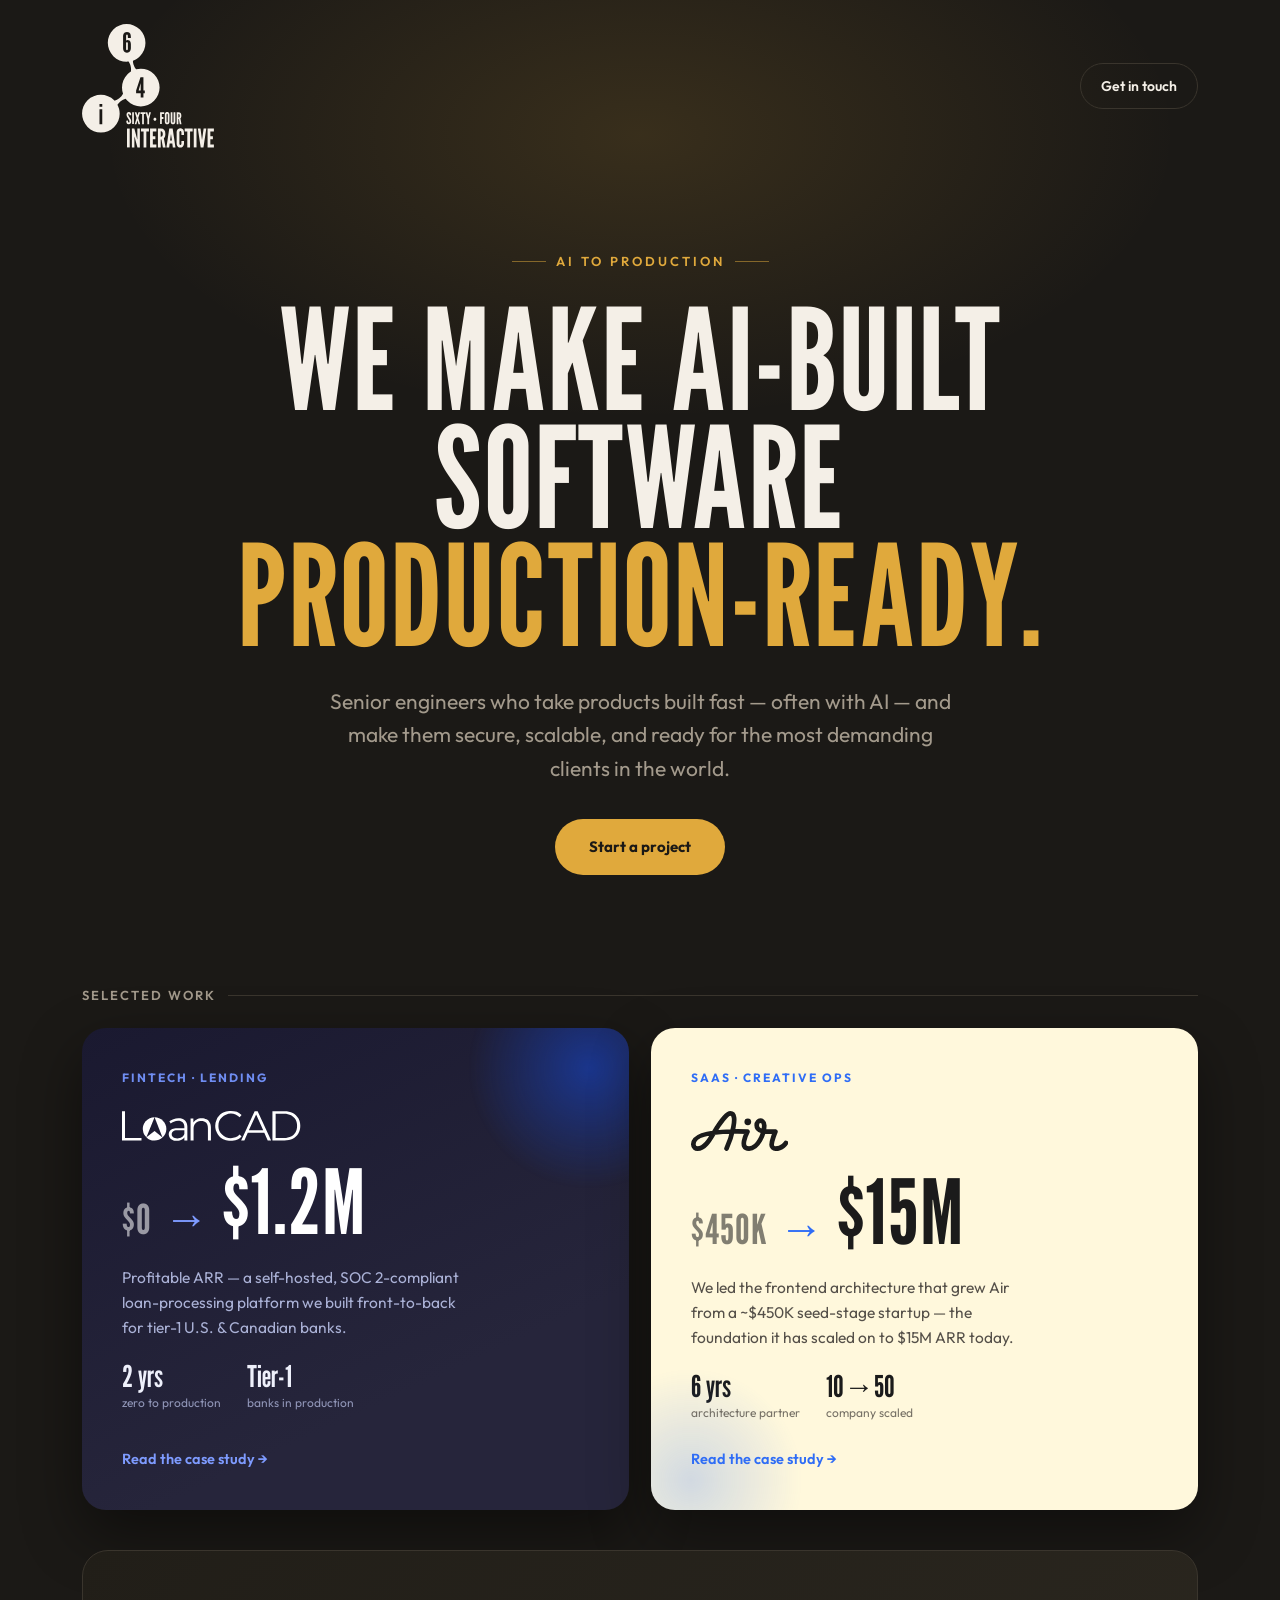
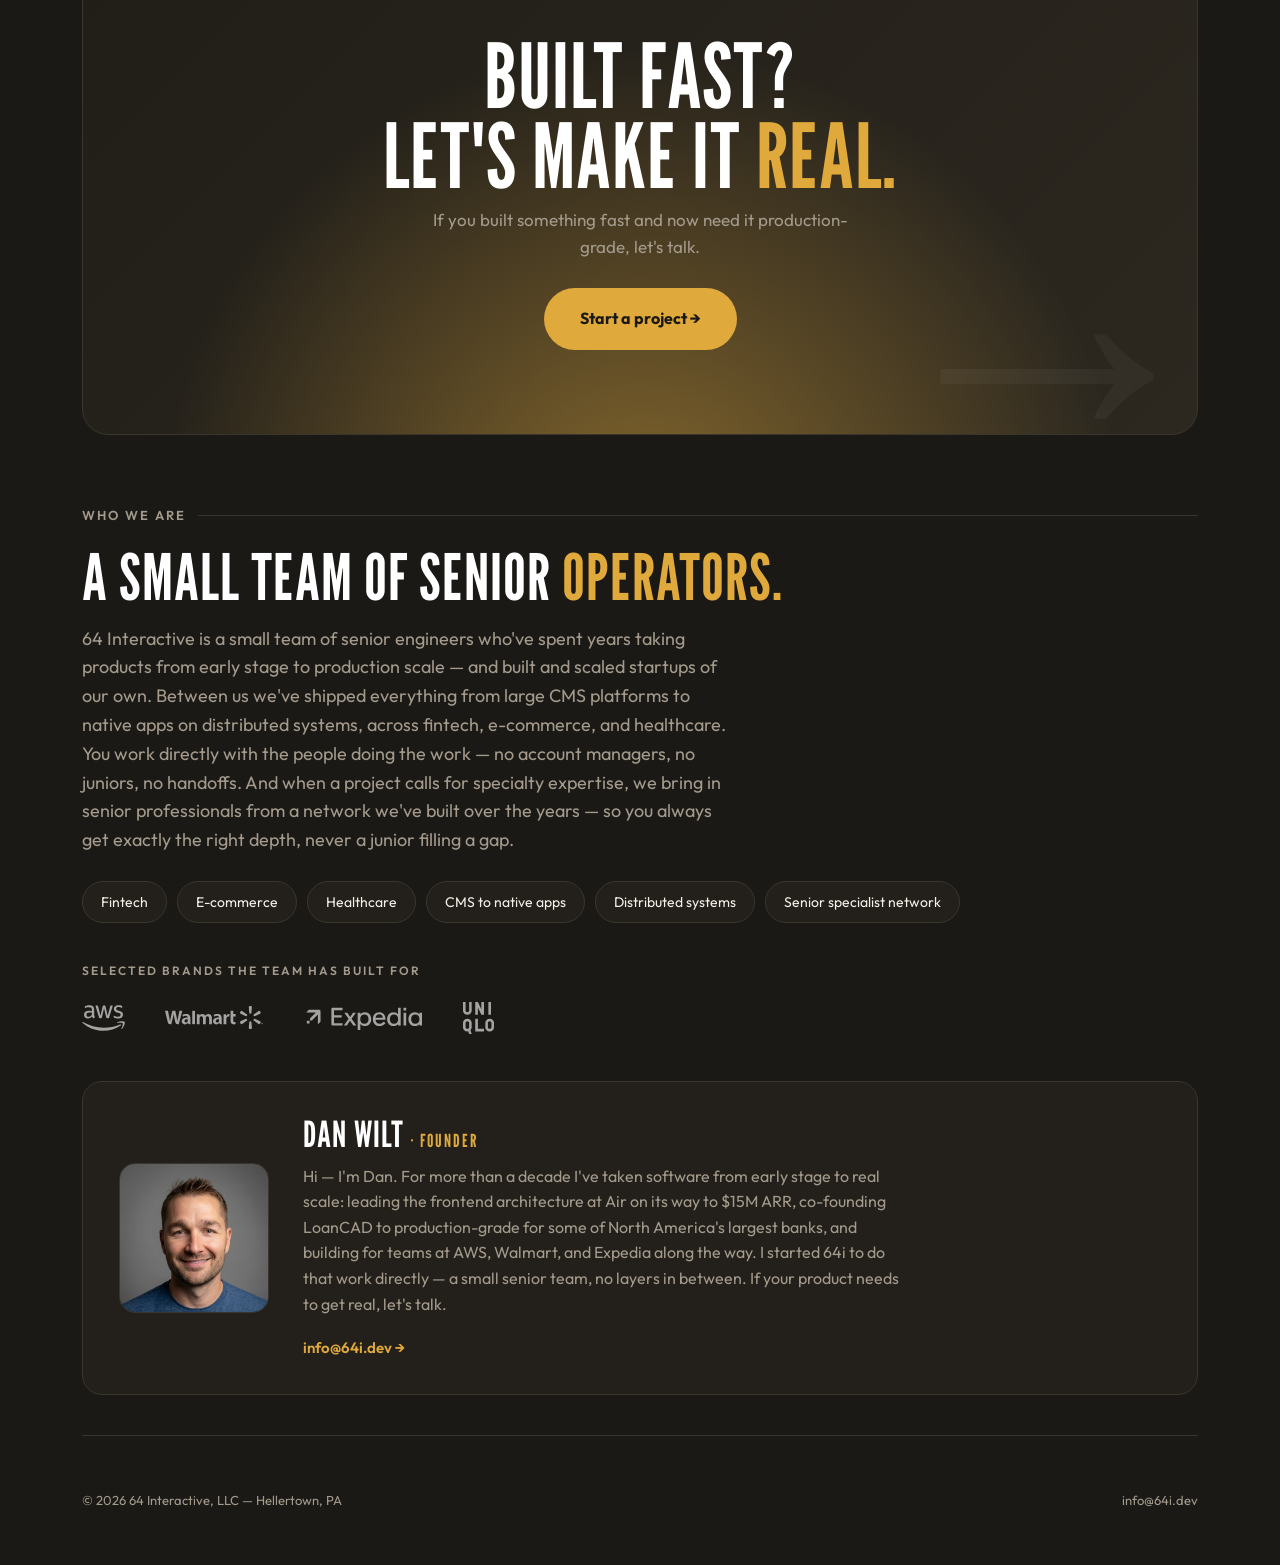
==== commit ad6c2609: "new ICP approach" ====
--- a/index.html
+++ b/index.html
@@ -1,421 +1,287 @@
 <!DOCTYPE html>
 <html lang="en">
 <head>
-    <meta charset="UTF-8">
-    <meta name="viewport" content="width=device-width, initial-scale=1.0">
-    <title>64 Interactive, LLC — Software Engineering & AI Consulting</title>
-    <meta name="description" content="64 Interactive builds modern software and delivers AI-driven engineering solutions. Based in Hellertown, PA.">
-    <link rel="icon" type="image/svg+xml" href="data:image/svg+xml,<svg xmlns='http://www.w3.org/2000/svg' viewBox='0 0 100 100'><text y='.9em' font-size='90'>⬡</text></svg>">
-    <link rel="preconnect" href="https://fonts.googleapis.com">
-    <link rel="preconnect" href="https://fonts.gstatic.com" crossorigin>
-    <link href="https://fonts.googleapis.com/css2?family=League+Gothic&family=Outfit:wght@300;400;500;600&display=swap" rel="stylesheet">
-    <style>
-        *, *::before, *::after { margin: 0; padding: 0; box-sizing: border-box; }
-
-        :root {
-            --bg: #FAF7F2;
-            --bg-card: #F0EBE3;
-            --border: #E5DED4;
-            --text: #333333;
-            --text-muted: #8a8279;
-            --accent: #333333;
-            --accent-hover: #1a1a1a;
-        }
-
-        html { scroll-behavior: smooth; }
-
-        body {
-            font-family: 'Outfit', -apple-system, BlinkMacSystemFont, sans-serif;
-            background: var(--bg);
-            color: var(--text);
-            line-height: 1.6;
-            overflow-x: hidden;
-        }
-
-        /* Circle & tissue background */
-        body::before {
-            content: '';
-            position: fixed;
-            inset: 0;
-            background-image:
-                radial-gradient(circle at 85% 15%, rgba(51, 51, 51, 0.03) 0%, transparent 40%),
-                radial-gradient(circle at 10% 75%, rgba(51, 51, 51, 0.025) 0%, transparent 35%),
-                radial-gradient(circle at 50% 50%, rgba(51, 51, 51, 0.01) 0%, transparent 50%);
-            pointer-events: none;
-            z-index: 0;
-        }
-
-        .container {
-            max-width: 1100px;
-            margin: 0 auto;
-            padding: 0 24px;
-            position: relative;
-            z-index: 1;
-        }
-
-        /* NAV */
-        nav {
-            padding: 24px 0;
-            display: flex;
-            align-items: center;
-            justify-content: space-between;
-        }
-
-        .logo {
-            display: flex;
-            align-items: center;
-            gap: 12px;
-            text-decoration: none;
-        }
-
-        .logo svg {
-            height: 120px;
-            width: auto;
-        }
-
-        .nav-contact {
-            font-family: 'Outfit', sans-serif;
-            font-size: 0.8rem;
-            font-weight: 500;
-            color: var(--text-muted);
-            text-decoration: none;
-            padding: 8px 16px;
-            border: 1.5px solid var(--border);
-            border-radius: 8px;
-            transition: all 0.3s;
-        }
-
-        .nav-contact:hover {
-            border-color: var(--text);
-            color: var(--text);
-        }
-
-        /* HERO */
-        .hero {
-            padding: 100px 0 80px;
-            max-width: 720px;
-        }
-
-        h1 {
-            font-family: 'League Gothic', sans-serif;
-            font-size: clamp(3rem, 7vw, 5rem);
-            font-weight: 400;
-            text-transform: uppercase;
-            line-height: 0.95;
-            letter-spacing: 1px;
-            margin-bottom: 28px;
-        }
-
-        h1 .highlight {
-            color: var(--text);
-        }
-
-        .hero p {
-            font-size: 1.15rem;
-            color: var(--text-muted);
-            max-width: 540px;
-            line-height: 1.7;
-            font-weight: 300;
-        }
-
-        .hero-cta {
-            margin-top: 40px;
-            display: flex;
-            gap: 16px;
-            align-items: center;
-        }
-
-        .btn {
-            font-family: 'Outfit', sans-serif;
-            font-size: 0.9rem;
-            font-weight: 600;
-            padding: 16px 32px;
-            border: none;
-            cursor: pointer;
-            text-decoration: none;
-            transition: all 0.3s;
-            display: inline-block;
-        }
-
-        .btn-primary {
-            background: var(--accent);
-            color: var(--bg);
-            border-radius: 8px;
-        }
-
-        .btn-primary:hover {
-            background: var(--accent-hover);
-            transform: translateY(-2px);
-            box-shadow: 0 8px 24px rgba(51, 51, 51, 0.15);
-        }
-
-        .btn-secondary {
-            background: transparent;
-            color: var(--text);
-            border: 1.5px solid var(--border);
-            border-radius: 8px;
-        }
-
-        .btn-secondary:hover {
-            border-color: var(--text);
-            transform: translateY(-2px);
-        }
-
-        /* SERVICES */
-        .services {
-            padding: 80px 0;
-            border-top: 1px solid var(--border);
-        }
-
-        .section-label {
-            display: inline-flex;
-            align-items: center;
-            gap: 0.6rem;
-            font-size: 0.72rem;
-            font-weight: 700;
-            letter-spacing: 0.14em;
-            text-transform: uppercase;
-            color: var(--text-muted);
-            margin-bottom: 1rem;
-        }
-
-        .section-label::before {
-            content: '';
-            width: 8px;
-            height: 8px;
-            border-radius: 50%;
-            background: var(--text);
-            flex-shrink: 0;
-        }
-
-        .section-title {
-            font-family: 'League Gothic', sans-serif;
-            font-size: clamp(2rem, 4.5vw, 3.2rem);
-            font-weight: 400;
-            letter-spacing: 0.01em;
-            text-transform: uppercase;
-            margin-bottom: 1rem;
-            line-height: 1.05;
-            color: var(--text);
-        }
-
-        .section-subtitle {
-            color: var(--text-muted);
-            font-size: 1.05rem;
-            max-width: 650px;
-            margin-bottom: 3rem;
-            font-weight: 400;
-            line-height: 1.7;
-        }
-
-        .cards {
-            display: grid;
-            grid-template-columns: repeat(auto-fit, minmax(300px, 1fr));
-            gap: 20px;
-        }
-
-        .card {
-            background: var(--bg-card);
-            border: 1px solid var(--border);
-            border-radius: 16px;
-            padding: 32px;
-            transition: all 0.3s;
-            position: relative;
-            overflow: hidden;
-        }
-
-        /* Circle motif on cards */
-        .card::after {
-            content: '';
-            position: absolute;
-            width: 120px;
-            height: 120px;
-            border-radius: 50%;
-            border: 1px solid rgba(51, 51, 51, 0.06);
-            top: -40px;
-            right: -40px;
-            pointer-events: none;
-            transition: all 0.3s;
-        }
-
-        .card:hover {
-            border-color: rgba(51, 51, 51, 0.2);
-            transform: translateY(-2px);
-            box-shadow: 0 8px 30px rgba(51, 51, 51, 0.06);
-        }
-
-        .card:hover::after {
-            transform: scale(1.1);
-            border-color: rgba(51, 51, 51, 0.1);
-        }
-
-        .card h3 {
-            font-family: 'League Gothic', sans-serif;
-            font-size: 1.3rem;
-            text-transform: uppercase;
-            letter-spacing: 0.5px;
-            margin-bottom: 12px;
-            color: var(--text);
-        }
-
-        .card p {
-            font-size: 0.9rem;
-            color: var(--text-muted);
-            line-height: 1.6;
-            font-weight: 300;
-        }
-
-        .card .icon {
-            font-size: 1.5rem;
-            margin-bottom: 16px;
-            display: block;
-        }
-
-        /* FOOTER */
-        footer {
-            padding: 48px 0;
-            border-top: 1px solid var(--border);
-            display: flex;
-            justify-content: space-between;
-            align-items: center;
-            flex-wrap: wrap;
-            gap: 16px;
-        }
-
-        footer .copyright {
-            font-size: 0.8rem;
-            color: var(--text-muted);
-            font-weight: 300;
-        }
-
-        footer .contact-line {
-            font-size: 0.8rem;
-            color: var(--text-muted);
-        }
-
-        footer .contact-line a {
-            color: var(--text);
-            text-decoration: none;
-            font-weight: 500;
-        }
-
-        footer .contact-line a:hover {
-            opacity: 0.6;
-        }
-
-        /* RESPONSIVE */
-        @media (max-width: 640px) {
-            .hero { padding: 60px 0 48px; }
-            .cards { grid-template-columns: 1fr; }
-            footer { flex-direction: column; text-align: center; }
-        }
-    </style>
+<meta charset="UTF-8">
+<meta name="viewport" content="width=device-width, initial-scale=1.0">
+<title>64 Interactive — AI-built software, made production-ready</title>
+<meta name="description" content="A small team of senior engineers who take products built fast — often with AI — and make them secure, scalable, and production-grade. We've scaled two startups to profitability.">
+<link rel="canonical" href="https://64i.dev/">
+<meta property="og:type" content="website">
+<meta property="og:site_name" content="64 Interactive">
+<meta property="og:title" content="64 Interactive — AI-built software, made production-ready">
+<meta property="og:description" content="Senior engineers who take products built fast — often with AI — and make them secure, scalable, and production-grade for the most demanding clients.">
+<meta property="og:url" content="https://64i.dev/">
+<meta property="og:image" content="https://64i.dev/assets/og-image.png">
+<meta property="og:image:width" content="1200">
+<meta property="og:image:height" content="630">
+<meta name="twitter:card" content="summary_large_image">
+<meta name="twitter:title" content="64 Interactive — AI-built software, made production-ready">
+<meta name="twitter:description" content="Senior engineers who take AI-built products to production-grade.">
+<meta name="twitter:image" content="https://64i.dev/assets/og-image.png">
+<link rel="preconnect" href="https://fonts.googleapis.com">
+<link rel="preconnect" href="https://fonts.gstatic.com" crossorigin>
+<link href="https://fonts.googleapis.com/css2?family=League+Gothic&family=Outfit:wght@300;400;500;600;700&display=swap" rel="stylesheet">
+<style>
+  :root{ --bg:#1b1916; --bg-2:#23201b; --line:#3a352d; --text:#f4efe7; --muted:#a39a8c; --gold:#E0A93C; }
+  *{box-sizing:border-box;margin:0;padding:0;}
+  html{scroll-behavior:smooth;}
+  body{background:var(--bg); color:var(--text); font-family:'Outfit',sans-serif; font-size:17px; line-height:1.6; -webkit-font-smoothing:antialiased; overflow-x:hidden; position:relative;}
+  body::before{content:""; position:absolute; top:-30vh; left:50%; transform:translateX(-50%); width:120vw; height:90vh; pointer-events:none; z-index:0;
+    background:radial-gradient(closest-side, rgba(224,169,60,.15), rgba(224,169,60,0) 70%); animation:breathe 7s ease-in-out infinite;}
+  @keyframes breathe{0%,100%{opacity:.7; transform:translateX(-50%) scale(1);}50%{opacity:1; transform:translateX(-50%) scale(1.1);}}
+  .wrap{max-width:1180px; margin:0 auto; padding:0 32px; position:relative; z-index:1;}
+  a{color:inherit;}
+  @keyframes rise{from{opacity:0; transform:translateY(26px);} to{opacity:1; transform:translateY(0);}}
+  .r{opacity:0; animation:rise 1s cubic-bezier(.16,1,.3,1) forwards;}
+  @keyframes glow{0%,100%{filter:drop-shadow(0 0 0 rgba(224,169,60,0));}50%{filter:drop-shadow(0 0 22px rgba(224,169,60,.35));}}
+
+  header{display:flex; align-items:center; justify-content:space-between; padding:24px 0;}
+  .brand svg{height:124px; width:auto; display:block;}
+  .pill{border:1px solid var(--line); color:var(--text); padding:11px 20px; border-radius:50px; font-weight:600; text-decoration:none; font-size:14px; transition:.2s;}
+  .pill:hover{border-color:var(--gold); color:var(--gold);}
+
+  .hero{padding:70px 0 40px; text-align:center;}
+  .eyebrow{display:inline-flex; align-items:center; gap:10px; font-size:13px; font-weight:600; letter-spacing:3px; text-transform:uppercase; color:var(--gold); margin-bottom:28px;}
+  .eyebrow::before,.eyebrow::after{content:""; width:34px; height:1px; background:var(--gold); opacity:.5;}
+  h1{font-family:'League Gothic',sans-serif; font-weight:400; text-transform:uppercase; line-height:0.84; letter-spacing:1px; font-size:clamp(58px,11vw,164px);}
+  h1 .g{color:var(--gold); animation:glow 3.5s ease-in-out infinite; display:inline-block;}
+  .sub{font-size:21px; color:var(--muted); max-width:640px; margin:30px auto 0;}
+  .btn{display:inline-block; margin-top:34px; background:var(--gold); color:#1b1916; padding:16px 34px; border-radius:50px; font-weight:700; text-decoration:none; font-size:15px; transition:transform .15s, box-shadow .2s;}
+  .btn:hover{transform:translateY(-3px); box-shadow:0 14px 40px rgba(224,169,60,.4);}
+
+  .seclabel{display:flex; align-items:center; gap:12px; font-size:13px; font-weight:600; letter-spacing:2px; text-transform:uppercase; color:var(--muted); margin:70px 0 22px;}
+  .seclabel::after{content:""; flex:1; height:1px; background:var(--line);}
+
+  /* themed case-study cards */
+  .cases{display:grid; grid-template-columns:1fr 1fr; gap:22px;}
+  .cs{position:relative; border-radius:24px; padding:40px; text-decoration:none; overflow:hidden; min-height:420px; display:flex; flex-direction:column; transition:transform .25s, box-shadow .25s;}
+  .cs:hover{transform:translateY(-7px);}
+  .cs .tag{font-size:12px; font-weight:700; letter-spacing:2px; text-transform:uppercase;}
+  .cs .logo{margin:24px 0 0;}
+  .cs .logo svg{width:auto; display:block;}
+  .cs .figure{font-family:'League Gothic',sans-serif; font-size:clamp(64px,7vw,96px); line-height:.82; letter-spacing:1px; margin:24px 0 16px; display:flex; align-items:baseline; gap:12px; flex-wrap:wrap;}
+  .cs .figure .from{font-size:.46em; opacity:.55;}
+  .cs .figure .ar{font-size:.5em;}
+  .cs.loan .figure .ar{color:#7e9bff;}
+  .cs.air .figure .ar{color:#2f6df6;}
+  .cs .desc{font-size:15.5px; margin-top:10px; max-width:340px;}
+  .cs .row{display:flex; gap:26px; margin-top:22px; flex-wrap:wrap;}
+  .cs .row .k{font-family:'League Gothic',sans-serif; font-size:30px; line-height:1;}
+  .cs .row .kl{font-size:12px; opacity:.8; margin-top:2px;}
+  .cs .go{margin-top:auto; padding-top:24px; font-weight:600; font-size:14.5px; display:inline-flex; align-items:center; gap:8px; transition:gap .2s;}
+  .cs:hover .go{gap:14px;}
+  .cs .orb{position:absolute; border-radius:50%; filter:blur(2px); pointer-events:none; transition:transform .5s ease, opacity .5s ease;}
+  .cs:hover .orb{transform:scale(1.4); opacity:1;}
+
+  /* LoanCAD — deep fintech navy + electric blue */
+  .cs.loan{background:linear-gradient(155deg,#1a1930 0%,#26253b 70%); color:#eef0fb; box-shadow:0 24px 60px rgba(0,0,0,.45);}
+  .cs.loan .tag{color:#6f8df2;}
+  .cs.loan .figure{color:#fff;}
+  .cs.loan .desc,.cs.loan .row .kl{color:#aab1d6;}
+  .cs.loan .go{color:#7e9bff;}
+  .cs.loan .orb{width:260px;height:260px; right:-90px; top:-90px; background:radial-gradient(circle,rgba(22,72,211,.55),transparent 65%);}
+  .cs.loan:hover{box-shadow:0 30px 70px rgba(22,72,211,.35);}
+  .cs.loan .logo svg{height:30px;}
+
+  /* Air — cornsilk cream + black + blue accent */
+  .cs.air{background:#fff8dc; color:#1b1b1b; box-shadow:0 24px 60px rgba(0,0,0,.4);}
+  .cs.air .tag{color:#2f6df6;}
+  .cs.air .figure{color:#1b1b1b;}
+  .cs.air .desc,.cs.air .row .kl{color:#555049;}
+  .cs.air .go{color:#2f6df6;}
+  .cs.air .orb{width:240px;height:240px; left:-80px; bottom:-90px; background:radial-gradient(circle,rgba(47,109,246,.22),transparent 65%);}
+  .cs.air:hover{box-shadow:0 30px 70px rgba(47,109,246,.30);}
+  .cs.air .logo svg{height:40px;}
+
+  .cta{position:relative; margin-top:40px; border-radius:26px; padding:84px 48px; overflow:hidden; text-align:center; background:linear-gradient(135deg,#211e18,#2c2820); border:1px solid var(--line);}
+  .cta::before{content:""; position:absolute; inset:0; background:radial-gradient(circle at 50% 120%, rgba(224,169,60,.5), transparent 60%); animation:breathe 6s ease-in-out infinite;}
+  .cta .mark{position:absolute; right:-30px; bottom:-95px; font-family:'League Gothic',sans-serif; font-size:360px; line-height:1; color:#fff; opacity:.04; pointer-events:none;}
+  .cta h2{position:relative; font-family:'League Gothic',sans-serif; font-weight:400; text-transform:uppercase; font-size:clamp(44px,7vw,96px); letter-spacing:1px; line-height:.9; margin-bottom:10px; color:#fff;}
+  .cta h2 .g{color:var(--gold);}
+  .cta p{position:relative; color:var(--muted); max-width:460px; margin:0 auto 28px;}
+  .cta-btn{position:relative; display:inline-flex; align-items:center; gap:10px; background:var(--gold); color:#1b1916; padding:18px 36px; border-radius:50px; font-weight:700; font-size:16px; text-decoration:none; transition:transform .15s, box-shadow .2s, gap .2s;}
+  .cta-btn:hover{transform:translateY(-3px); box-shadow:0 18px 50px rgba(224,169,60,.5); gap:16px;}
+  .about h2{font-family:'League Gothic',sans-serif; font-weight:400; text-transform:uppercase; font-size:clamp(36px,5vw,66px); letter-spacing:1px; line-height:.92; color:#fff;}
+  .about h2 .g{color:var(--gold);}
+  .about p{color:var(--muted); max-width:660px; margin-top:18px; font-size:18px;}
+  .creds{display:flex; flex-wrap:wrap; gap:10px; margin-top:26px;}
+  .creds span{background:var(--bg-2); border:1px solid var(--line); border-radius:50px; padding:9px 18px; font-size:14px;}
+  .walllabel{font-size:12px; font-weight:600; letter-spacing:2px; text-transform:uppercase; color:var(--muted); margin-top:38px; margin-bottom:20px;}
+  .logowall{display:flex; flex-wrap:wrap; align-items:center; gap:24px 40px;}
+  .logowall img{height:26px; width:auto; opacity:.6; transition:opacity .2s;}
+  .logowall img:hover{opacity:.95;}
+  .logowall span{font-family:'League Gothic',sans-serif; text-transform:uppercase; letter-spacing:1px; font-size:28px; line-height:1; color:rgba(244,239,231,.5); transition:color .2s;}
+  .logowall span:hover{color:rgba(244,239,231,.92);}
+  .founder{display:flex; gap:34px; align-items:center; margin-top:46px; background:var(--bg-2); border:1px solid var(--line); border-radius:20px; padding:34px 36px;}
+  .founder .fpic{width:150px; height:150px; border-radius:16px; object-fit:cover; flex-shrink:0; border:1px solid var(--line);}
+  .founder .fname{font-family:'League Gothic',sans-serif; text-transform:uppercase; font-size:36px; letter-spacing:1px; color:#fff; line-height:1;}
+  .founder .fname span{color:var(--gold); font-size:.5em; letter-spacing:2px;}
+  .founder p{color:var(--muted); font-size:16px; margin:12px 0 16px; max-width:600px;}
+  .founder .fmail{color:var(--gold); font-weight:600; text-decoration:none; font-size:15px;}
+  .founder .fmail:hover{text-decoration:underline; text-underline-offset:3px;}
+  @media(max-width:640px){ .founder{flex-direction:column; text-align:center;} }
+
+  footer{padding:54px 0; color:var(--muted); font-size:13px; display:flex; justify-content:space-between; border-top:1px solid var(--line); flex-wrap:wrap; gap:10px; margin-top:40px;}
+
+  @media(max-width:880px){ .cases{grid-template-columns:1fr;} .brand svg{height:92px;} }
+
+  /* contact modal */
+  .modal-overlay{position:fixed; inset:0; background:rgba(12,10,8,.74); -webkit-backdrop-filter:blur(4px); backdrop-filter:blur(4px); display:none; align-items:center; justify-content:center; z-index:2000; padding:20px;}
+  .modal-overlay.active{display:flex;}
+  .modal-content{background:#201f1b; border:1px solid #3a352d; border-radius:20px; width:100%; max-width:520px; padding:40px; position:relative; box-shadow:0 30px 80px rgba(0,0,0,.6); max-height:92vh; overflow:auto;}
+  .modal-close{position:absolute; top:18px; right:18px; background:none; border:0; color:#a39a8c; cursor:pointer; padding:6px; line-height:0;}
+  .modal-close:hover{color:#fff;}
+  .modal-tag{font-size:12px; font-weight:600; letter-spacing:2px; text-transform:uppercase; color:#E0A93C; margin-bottom:12px;}
+  .modal-title{font-family:'League Gothic',sans-serif; text-transform:uppercase; font-size:40px; letter-spacing:1px; color:#fff; line-height:.95; margin-bottom:8px;}
+  .modal-subtitle{color:#a39a8c; font-size:15px; margin-bottom:26px;}
+  .contact-form label{display:block; font-size:13px; color:#a39a8c; margin-bottom:15px;}
+  .contact-form input,.contact-form select,.contact-form textarea{width:100%; margin-top:6px; background:#181713; border:1px solid #3a352d; border-radius:10px; padding:12px 14px; color:#f4efe7; font-family:inherit; font-size:15px;}
+  .contact-form input:focus,.contact-form select:focus,.contact-form textarea:focus{outline:none; border-color:#E0A93C;}
+  .contact-form textarea{resize:vertical; min-height:92px;}
+  .cbtn{width:100%; margin-top:4px; background:#E0A93C; color:#1b1916; border:0; border-radius:50px; padding:15px; font-weight:700; font-size:15px; cursor:pointer; transition:transform .15s, box-shadow .2s;}
+  .cbtn:hover{transform:translateY(-2px); box-shadow:0 12px 30px rgba(224,169,60,.4);}
+  .cbtn:disabled{opacity:.6; cursor:default; transform:none; box-shadow:none;}
+  .form-result{display:none; text-align:center; padding:22px 0;}
+  .form-result svg{width:46px; height:46px; margin-bottom:14px; color:#E0A93C;}
+  .form-result .msg{font-family:'League Gothic',sans-serif; text-transform:uppercase; font-size:30px; color:#fff; letter-spacing:1px;}
+  .form-result .sub{color:#a39a8c; font-size:15px; margin-top:6px;}
+</style>
 </head>
 <body>
-    <div class="container">
-        <nav>
-            <a href="/" class="logo">
-                <svg viewBox="0 0 502.515 472.314" xmlns="http://www.w3.org/2000/svg">
-                    <!-- White shadow layer -->
-                    <path fill="#FFFFFF" d="M166.266,286.816c2.121,2.875,4.479,5.635,7.082,8.236c28.014,28.012,73.43,28.01,101.441-0.006 c28.012-28.012,28.012-73.42,0-101.432c-18.66-18.66-45.031-24.871-68.844-18.674c-4.059-5.02-7.289-10.793-9.389-17.244 c-1.738-5.359-2.562-10.795-2.629-16.174c9.791-3.455,18.98-9.092,26.811-16.922c28.014-28.01,28.021-73.428,0.008-101.438 C192.74-4.842,147.318-4.842,119.307,23.17c-28.01,28.012-28.004,73.43,0,101.436c15.914,15.912,37.447,22.771,58.213,20.602 c2.807,4.129,5.104,8.688,6.717,13.656c2.645,8.129,3.244,16.451,2.123,24.467c-4.623,2.861-8.994,6.275-13.006,10.285 c-20.096,20.1-25.773,49.15-17.035,74.305c-3.49,6.557-8.303,12.475-14.475,17.285c-5.543,4.316-11.674,7.377-18.076,9.266 c-0.441-0.461-0.869-0.934-1.324-1.391c-28.01-28.012-73.42-28.016-101.432-0.004c-28.01,28.02-28.02,73.43-0.006,101.445 c28.004,28.002,73.428,28.002,101.438-0.014c22.928-22.926,27.072-57.506,12.471-84.66c3.223-5.033,7.277-9.602,12.223-13.463 C152.984,291.83,159.486,288.67,166.266,286.816"/>
-                    <!-- Dark main shape -->
-                    <path fill="#333333" d="M166.266,284.656c2.121,2.875,4.479,5.635,7.082,8.236c28.014,28.012,73.43,28.01,101.441-0.006 c28.012-28.012,28.012-73.42,0-101.432c-18.66-18.66-45.031-24.871-68.844-18.674c-4.059-5.02-7.289-10.793-9.389-17.244 c-1.738-5.359-2.562-10.795-2.629-16.174c9.791-3.455,18.98-9.092,26.811-16.922c28.014-28.01,28.021-73.428,0.008-101.438 C192.74-7.002,147.318-7.002,119.307,21.01c-28.01,28.012-28.004,73.43,0,101.436c15.914,15.912,37.447,22.771,58.213,20.602 c2.807,4.129,5.104,8.688,6.717,13.656c2.645,8.129,3.244,16.451,2.123,24.467c-4.623,2.861-8.994,6.275-13.006,10.285 c-20.096,20.1-25.773,49.15-17.035,74.305c-3.49,6.557-8.303,12.475-14.475,17.285c-5.543,4.316-11.674,7.377-18.076,9.266 c-0.441-0.461-0.869-0.934-1.324-1.391c-28.01-28.012-73.42-28.016-101.432-0.004c-28.01,28.02-28.02,73.43-0.006,101.445 c28.004,28.002,73.428,28.002,101.438-0.014c22.928-22.926,27.072-57.506,12.471-84.66c3.223-5.033,7.277-9.602,12.223-13.463 C152.984,289.67,159.486,286.51,166.266,284.656"/>
-                    <!-- White "4" inside circle -->
-                    <path fill="#FFFFFF" d="M223.683,263.639h-17.591v-10.006l16.643-50.559h11.376v50.559h5.267v10.006h-5.267v16.854h-10.428 V263.639z M215.782,253.633h7.9v-24.227v-2.317h-0.632l-0.632,2.317L215.782,253.633z"/>
-                    <!-- White "6" inside circle -->
-                    <path fill="#FFFFFF" d="M186.188,92.802c0,3.687-0.948,16.748-14.852,16.748s-14.852-13.061-14.852-16.748V48.773 c0-5.477,0.632-18.328,14.852-18.328s14.852,12.851,14.852,18.328v4.845h-11.376c0-10.428-0.21-13.271-3.476-13.271 c-2.844,0-3.476,2.528-3.476,8.426v13.798c1.896-1.159,3.687-1.896,5.688-1.896c11.692,0,12.64,12.008,12.64,16.327V92.802z M171.335,99.648c2.423,0,3.476-2.528,3.476-3.476V73c0-0.948-1.053-3.476-3.476-3.476c-2.422,0-3.371,2.106-3.476,3.16v23.489 C167.86,97.121,168.702,99.648,171.335,99.648z"/>
-                    <!-- White "SIXTY" shadow -->
-                    <path fill="#FFFFFF" d="M178.24,337.633c8.042-0.186,9.341,6.989,9.341,12.062l-6.557,0.618c0-3.031-0.433-6.557-2.66-6.557 c-1.732,0.062-2.289,1.917-2.289,4.516c0,3.093,2.66,6.557,5.258,10.33c3.093,4.64,6.248,9.155,6.248,14.042 c0,6.062-1.98,11.444-9.279,11.444c-8.598,0-9.712-6.495-9.712-13.238l6.557-0.618c0,3.773,0.371,7.732,3.155,7.732 c1.979,0,2.722-2.165,2.722-5.011c0-3.031-2.846-6.681-5.382-10.517c-3.155-4.639-6.124-9.278-6.124-14.165 C169.518,343.323,171.931,337.756,178.24,337.633z"/>
-                    <path fill="#FFFFFF" d="M191.166,338.127h6.681v45.467h-6.681V338.127z"/>
-                    <path fill="#FFFFFF" d="M207.371,383.594h-6.557l7.361-23.878l-7.238-21.589h6.558l3.649,11.506l0.186,0.557h0.248l0.186-0.557 l3.649-11.506h6.557l-7.237,21.589l7.361,23.878h-6.557l-3.836-13.547l-0.123-0.557h-0.248l-0.123,0.557L207.371,383.594z"/>
-                    <path fill="#FFFFFF" d="M222.71,344.994v-6.867h19.3v6.867h-6.31v38.6h-6.681v-38.6H222.71z"/>
-                    <path fill="#FFFFFF" d="M252.462,352.664l0.186,0.434h0.124l0.186-0.434l3.341-14.537h6.557l-6.805,26.104v19.362h-6.681v-19.362 l-6.805-26.104h6.558L252.462,352.664z"/>
-                    <!-- Dark "SIXTY" -->
-                    <path fill="#333333" d="M178.24,335.473c8.042-0.186,9.341,6.989,9.341,12.062l-6.557,0.618c0-3.031-0.433-6.557-2.66-6.557 c-1.732,0.062-2.289,1.917-2.289,4.516c0,3.093,2.66,6.557,5.258,10.33c3.093,4.64,6.248,9.155,6.248,14.042 c0,6.062-1.98,11.444-9.279,11.444c-8.598,0-9.712-6.495-9.712-13.238l6.557-0.618c0,3.773,0.371,7.732,3.155,7.732 c1.979,0,2.722-2.165,2.722-5.011c0-3.031-2.846-6.681-5.382-10.517c-3.155-4.639-6.124-9.278-6.124-14.165 C169.518,341.163,171.931,335.596,178.24,335.473z"/>
-                    <path fill="#333333" d="M191.166,335.967h6.681v45.467h-6.681V335.967z"/>
-                    <path fill="#333333" d="M207.371,381.434h-6.557l7.361-23.878l-7.238-21.589h6.558l3.649,11.506l0.186,0.557h0.248l0.186-0.557 l3.649-11.506h6.557l-7.237,21.589l7.361,23.878h-6.557l-3.836-13.547l-0.123-0.557h-0.248l-0.123,0.557L207.371,381.434z"/>
-                    <path fill="#333333" d="M222.71,342.834v-6.867h19.3v6.867h-6.31v38.6h-6.681v-38.6H222.71z"/>
-                    <path fill="#333333" d="M252.462,350.504l0.186,0.434h0.124l0.186-0.434l3.341-14.537h6.557l-6.805,26.104v19.362h-6.681 v-19.362l-6.805-26.104h6.558L252.462,350.504z"/>
-                    <!-- White dot shadow -->
-                    <path fill="#FFFFFF" d="M277.898,359.473c3.108,0,5.613,2.505,5.613,5.613c0,3.2-2.505,5.705-5.613,5.705 c-3.2,0-5.705-2.505-5.705-5.705C272.193,361.978,274.698,359.473,277.898,359.473z"/>
-                    <!-- Dark dot -->
-                    <path fill="#333333" d="M277.898,357.312c3.108,0,5.613,2.505,5.613,5.613c0,3.2-2.505,5.705-5.613,5.705 c-3.2,0-5.705-2.505-5.705-5.705C272.193,359.817,274.698,357.312,277.898,357.312z"/>
-                    <!-- White "FOUR" shadow -->
-                    <path fill="#FFFFFF" d="M313.265,344.994h-9.217v11.938h6.186v6.866h-6.186v19.795h-6.681v-45.467c0,0,0.681,0,15.897,0V344.994z"/>
-                    <path fill="#FFFFFF" d="M324.46,384.089c-8.97,0-8.908-9.836-8.908-9.836v-26.785c0,0-0.062-9.835,8.908-9.835 s8.907,9.835,8.907,9.835v26.785C333.367,374.253,333.43,384.089,324.46,384.089z M324.46,344.128 c-2.351,0-2.228,3.34-2.228,3.34v26.785c0,0-0.123,3.341,2.228,3.341s2.227-3.341,2.227-3.341v-26.785 C326.687,347.468,326.811,344.128,324.46,344.128z"/>
-                    <path fill="#FFFFFF" d="M355.634,338.127v36.126c0,0,0.062,9.836-8.907,9.836s-8.908-9.836-8.908-9.836v-36.126h6.682v36.126 c0,0-0.124,3.341,2.227,3.341s2.227-3.341,2.227-3.341v-36.126H355.634z"/>
-                    <path fill="#FFFFFF" d="M372.458,383.594l-3.464-19.177H367.2v19.177h-6.681v-45.467h6.681c7.918,0,11.382,4.578,11.382,13.114 c0,4.516-1.175,8.599-3.711,10.331l4.268,22.021H372.458z M367.2,344.746v13.485c1.855,0,4.948-0.247,4.948-6.742 S369.056,344.746,367.2,344.746z"/>
-                    <!-- Dark "FOUR" -->
-                    <path fill="#333333" d="M313.265,342.834h-9.217v11.938h6.186v6.866h-6.186v19.795h-6.681v-45.467c0,0,0.681,0,15.897,0V342.834z"/>
-                    <path fill="#333333" d="M324.46,381.929c-8.97,0-8.908-9.836-8.908-9.836v-26.785c0,0-0.062-9.835,8.908-9.835 s8.907,9.835,8.907,9.835v26.785C333.367,372.093,333.43,381.929,324.46,381.929z M324.46,341.968 c-2.351,0-2.228,3.34-2.228,3.34v26.785c0,0-0.123,3.341,2.228,3.341s2.227-3.341,2.227-3.341v-26.785 C326.687,345.308,326.811,341.968,324.46,341.968z"/>
-                    <path fill="#333333" d="M355.634,335.967v36.126c0,0,0.062,9.836-8.907,9.836s-8.908-9.836-8.908-9.836v-36.126h6.682v36.126 c0,0-0.124,3.341,2.227,3.341s2.227-3.341,2.227-3.341v-36.126H355.634z"/>
-                    <path fill="#333333" d="M372.458,381.434l-3.464-19.177H367.2v19.177h-6.681v-45.467h6.681c7.918,0,11.382,4.578,11.382,13.114 c0,4.516-1.175,8.599-3.711,10.331l4.268,22.021H372.458z M367.2,342.586v13.485c1.855,0,4.948-0.247,4.948-6.742 S369.056,342.586,367.2,342.586z"/>
-                    <!-- White "INTERACTIVE" shadow -->
-                    <path fill="#FFFFFF" d="M171.394,400.476h10.555v71.833h-10.555V400.476z"/>
-                    <path fill="#FFFFFF" d="M200.909,434.877l-0.88-3.323h-0.587v3.323v37.432h-9.675v-71.833h9.382l10.262,37.431l0.88,3.323h0.586 v-3.323v-37.431h9.676v71.833h-9.382L200.909,434.877z"/>
-                    <path fill="#FFFFFF" d="M224.658,411.323v-10.848h30.493v10.848h-9.969v60.985h-10.556v-60.985H224.658z"/>
-                    <path fill="#FFFFFF" d="M259.256,400.476h24.14v10.848h-13.584v18.862h9.772v11.533h-9.772v19.741h13.584v10.849h-24.14V400.476z"/>
-                    <path fill="#FFFFFF" d="M308.122,472.309l-5.473-30.297h-2.834v30.297H289.26v-71.833h10.556 c12.51,0,17.982,7.231,17.982,20.719c0,7.135-1.857,13.585-5.864,16.321l6.744,34.793H308.122z M299.815,410.933v21.306 c2.932,0,7.818-0.391,7.818-10.653C307.634,411.323,302.747,410.933,299.815,410.933z"/>
-                    <path fill="#FFFFFF" d="M321.61,472.309l10.848-71.833h12.901l10.848,71.833h-10.262l-1.954-14.66h-10.164l-1.955,14.66H321.61z M339.495,423.833l-0.293-1.856h-0.587l-0.293,1.856l-3.029,22.674h7.232L339.495,423.833z"/>
-                    <path fill="#FFFFFF" d="M388.558,447.68v9.871c0,0,0.098,15.54-14.073,15.54c-14.172,0-14.073-15.54-14.073-15.54v-42.318 c0,0-0.099-15.539,14.073-15.539c14.171,0,14.073,15.539,14.073,15.539v9.871h-9.871v-9.871c0,0,0.392-5.277-4.007-5.277 c-3.714,0-3.714,5.277-3.714,5.277v42.318c0,0,0,5.277,3.714,5.277c4.398,0,4.007-5.277,4.007-5.277v-9.871H388.558z"/>
-                    <path fill="#FFFFFF" d="M391.197,411.323v-10.848h30.493v10.848h-9.969v60.985h-10.556v-60.985H391.197z"/>
-                    <path fill="#FFFFFF" d="M425.795,400.476h10.556v71.833h-10.556V400.476z"/>
-                    <path fill="#FFFFFF" d="M463.323,400.476h10.263l-10.946,71.833h-10.556l-10.945-71.833H451.4l5.277,39.483l0.391,3.03h0.587 l0.391-3.03L463.323,400.476z"/>
-                    <path fill="#FFFFFF" d="M478.375,400.476h24.14v10.848h-13.584v18.862h9.772v11.533h-9.772v19.741h13.584v10.849h-24.14V400.476z"/>
-                    <!-- Dark "INTERACTIVE" -->
-                    <path fill="#333333" d="M171.394,398.315h10.555v71.833h-10.555V398.315z"/>
-                    <path fill="#333333" d="M200.909,432.717l-0.88-3.323h-0.587v3.323v37.432h-9.675v-71.833h9.382l10.262,37.431l0.88,3.323h0.586 v-3.323v-37.431h9.676v71.833h-9.382L200.909,432.717z"/>
-                    <path fill="#333333" d="M224.658,409.163v-10.848h30.493v10.848h-9.969v60.985h-10.556v-60.985H224.658z"/>
-                    <path fill="#333333" d="M259.256,398.315h24.14v10.848h-13.584v18.862h9.772v11.533h-9.772V459.3h13.584v10.849h-24.14V398.315z"/>
-                    <path fill="#333333" d="M308.122,470.148l-5.473-30.297h-2.834v30.297H289.26v-71.833h10.556 c12.51,0,17.982,7.231,17.982,20.719c0,7.135-1.857,13.585-5.864,16.321l6.744,34.793H308.122z M299.815,408.772v21.306 c2.932,0,7.818-0.391,7.818-10.653C307.634,409.163,302.747,408.772,299.815,408.772z"/>
-                    <path fill="#333333" d="M321.61,470.148l10.848-71.833h12.901l10.848,71.833h-10.262l-1.954-14.66h-10.164l-1.955,14.66H321.61z M339.495,421.673l-0.293-1.856h-0.587l-0.293,1.856l-3.029,22.674h7.232L339.495,421.673z"/>
-                    <path fill="#333333" d="M388.558,445.52v9.871c0,0,0.098,15.54-14.073,15.54c-14.172,0-14.073-15.54-14.073-15.54v-42.318 c0,0-0.099-15.539,14.073-15.539c14.171,0,14.073,15.539,14.073,15.539v9.871h-9.871v-9.871c0,0,0.392-5.277-4.007-5.277 c-3.714,0-3.714,5.277-3.714,5.277v42.318c0,0,0,5.277,3.714,5.277c4.398,0,4.007-5.277,4.007-5.277v-9.871H388.558z"/>
-                    <path fill="#333333" d="M391.197,409.163v-10.848h30.493v10.848h-9.969v60.985h-10.556v-60.985H391.197z"/>
-                    <path fill="#333333" d="M425.795,398.315h10.556v71.833h-10.556V398.315z"/>
-                    <path fill="#333333" d="M463.323,398.315h10.263l-10.946,71.833h-10.556l-10.945-71.833H451.4l5.277,39.483l0.391,3.03h0.587 l0.391-3.03L463.323,398.315z"/>
-                    <path fill="#333333" d="M478.375,398.315h24.14v10.848h-13.584v18.862h9.772v11.533h-9.772V459.3h13.584v10.849h-24.14V398.315z"/>
-                    <!-- White "i." shadow -->
-                    <path fill="#FFFFFF" d="M66.622,304.591H77.26v10.639H66.622V304.591z M66.622,382.01v-57.616H77.26v57.616H66.622z"/>
-                </svg>
-            </a>
-            <a href="mailto:info@64i.dev" class="nav-contact">info@64i.dev</a>
-        </nav>
-
-        <section class="hero">
-            <h1>We build software<br>that <span class="highlight">ships.</span></h1>
-            <p>64 Interactive is a software engineering and AI consulting studio. We partner with companies to design, build, and launch products that work — from MVPs to production systems.</p>
-            <div class="hero-cta">
-                <a href="mailto:info@64i.dev" class="btn btn-primary">Get in touch &rsaquo;&rsaquo;</a>
-            </div>
-        </section>
-
-        <section class="services">
-            <div class="section-label">What We Do</div>
-            <h2 class="section-title">Engineering That Ships</h2>
-            <p class="section-subtitle">Full-stack product development, AI integration, and technical strategy — from first commit to production.</p>
-            <div class="cards">
-                <div class="card">
-                    <span class="icon">&lt;/&gt;</span>
-                    <h3>Product Engineering</h3>
-                    <p>Full-stack development from concept to launch. React, Node, Python, and modern cloud infrastructure — built to scale from day one.</p>
-                </div>
-                <div class="card">
-                    <span class="icon">&#9881;</span>
-                    <h3>AI Integration</h3>
-                    <p>Practical AI implementation for real business outcomes. We help teams adopt AI tools, build custom integrations, and automate workflows.</p>
-                </div>
-                <div class="card">
-                    <span class="icon">&#9889;</span>
-                    <h3>Technical Strategy</h3>
-                    <p>Architecture reviews, team audits, and technology roadmaps. We help engineering orgs move faster with less friction.</p>
-                </div>
-            </div>
-        </section>
-
-        <footer>
-            <div class="copyright">&copy; 2026 64 Interactive, LLC &mdash; Hellertown, PA</div>
-            <div class="contact-line"><a href="mailto:info@64i.dev">info@64i.dev</a></div>
-        </footer>
-    </div>
+<div class="wrap">
+
+  <header class="r">
+    <a class="brand" href="#" aria-label="64 Interactive">
+      <svg viewBox="0 0 502.5 472.3" xmlns="http://www.w3.org/2000/svg"><path fill="#1b1916" d="M166.2,286.8c2.1,2.8,4.4,5.6,7.0,8.2c28.0,28.0,73.4,28.0,101.4-0.0 c28.0-28.0,28.0-73.4,0-101.4c-18.6-18.6-45.0-24.8-68.8-18.6c-4.0-5.0-7.2-10.7-9.3-17.2 c-1.7-5.3-2.5-10.7-2.6-16.1c9.7-3.4,18.9-9.0,26.8-16.9c28.0-28.0,28.0-73.4,0.0-101.4 C192.7-4.8,147.3-4.8,119.3,23.1c-28.0,28.0-28.0,73.4,0,101.4c15.9,15.9,37.4,22.7,58.2,20.6 c2.8,4.1,5.1,8.6,6.7,13.6c2.6,8.1,3.2,16.4,2.1,24.4c-4.6,2.8-8.9,6.2-13.0,10.2 c-20.0,20.1-25.7,49.1-17.0,74.3c-3.4,6.5-8.3,12.4-14.4,17.2c-5.5,4.3-11.6,7.3-18.0,9.2 c-0.4-0.4-0.8-0.9-1.3-1.3c-28.0-28.0-73.4-28.0-101.4-0.0c-28.0,28.0-28.0,73.4-0.0,101.4 c28.0,28.0,73.4,28.0,101.4-0.0c22.9-22.9,27.0-57.5,12.4-84.6c3.2-5.0,7.2-9.6,12.2-13.4 C152.9,291.8,159.4,288.6,166.2,286.8"></path><path fill="#f4efe7" d="M166.2,284.6c2.1,2.8,4.4,5.6,7.0,8.2c28.0,28.0,73.4,28.0,101.4-0.0 c28.0-28.0,28.0-73.4,0-101.4c-18.6-18.6-45.0-24.8-68.8-18.6c-4.0-5.0-7.2-10.7-9.3-17.2 c-1.7-5.3-2.5-10.7-2.6-16.1c9.7-3.4,18.9-9.0,26.8-16.9c28.0-28.0,28.0-73.4,0.0-101.4 C192.7-7.0,147.3-7.0,119.3,21.0c-28.0,28.0-28.0,73.4,0,101.4c15.9,15.9,37.4,22.7,58.2,20.6 c2.8,4.1,5.1,8.6,6.7,13.6c2.6,8.1,3.2,16.4,2.1,24.4c-4.6,2.8-8.9,6.2-13.0,10.2 c-20.0,20.1-25.7,49.1-17.0,74.3c-3.4,6.5-8.3,12.4-14.4,17.2c-5.5,4.3-11.6,7.3-18.0,9.2 c-0.4-0.4-0.8-0.9-1.3-1.3c-28.0-28.0-73.4-28.0-101.4-0.0c-28.0,28.0-28.0,73.4-0.0,101.4 c28.0,28.0,73.4,28.0,101.4-0.0c22.9-22.9,27.0-57.5,12.4-84.6c3.2-5.0,7.2-9.6,12.2-13.4 C152.9,289.6,159.4,286.5,166.2,284.6"></path><path fill="#1b1916" d="M223.6,263.6h-17.5v-10.0l16.6-50.5h11.3v50.5h5.2v10.0h-5.2v16.8h-10.4 V263.6z M215.7,253.6h7.9v-24.2v-2.3h-0.6l-0.6,2.3L215.7,253.6z"></path><path fill="#1b1916" d="M186.1,92.8c0,3.6-0.9,16.7-14.8,16.7s-14.8-13.0-14.8-16.7V48.7 c0-5.4,0.6-18.3,14.8-18.3s14.8,12.8,14.8,18.3v4.8h-11.3c0-10.4-0.2-13.2-3.4-13.2 c-2.8,0-3.4,2.5-3.4,8.4v13.7c1.8-1.1,3.6-1.8,5.6-1.8c11.6,0,12.6,12.0,12.6,16.3V92.8z M171.3,99.6c2.4,0,3.4-2.5,3.4-3.4V73c0-0.9-1.0-3.4-3.4-3.4c-2.4,0-3.3,2.1-3.4,3.1v23.4 C167.8,97.1,168.7,99.6,171.3,99.6z"></path><path fill="#1b1916" d="M178.2,337.6c8.0-0.1,9.3,6.9,9.3,12.0l-6.5,0.6c0-3.0-0.4-6.5-2.6-6.5 c-1.7,0.0-2.2,1.9-2.2,4.5c0,3.0,2.6,6.5,5.2,10.3c3.0,4.6,6.2,9.1,6.2,14.0 c0,6.0-1.9,11.4-9.2,11.4c-8.5,0-9.7-6.4-9.7-13.2l6.5-0.6c0,3.7,0.3,7.7,3.1,7.7 c1.9,0,2.7-2.1,2.7-5.0c0-3.0-2.8-6.6-5.3-10.5c-3.1-4.6-6.1-9.2-6.1-14.1 C169.5,343.3,171.9,337.7,178.2,337.6z"></path><path fill="#1b1916" d="M191.1,338.1h6.6v45.4h-6.6V338.1z"></path><path fill="#1b1916" d="M207.3,383.5h-6.5l7.3-23.8l-7.2-21.5h6.5l3.6,11.5l0.1,0.5h0.2l0.1-0.5 l3.6-11.5h6.5l-7.2,21.5l7.3,23.8h-6.5l-3.8-13.5l-0.1-0.5h-0.2l-0.1,0.5L207.3,383.5z"></path><path fill="#1b1916" d="M222.7,344.9v-6.8h19.3v6.8h-6.3v38.6h-6.6v-38.6H222.7z"></path><path fill="#1b1916" d="M252.4,352.6l0.1,0.4h0.1l0.1-0.4l3.3-14.5h6.5l-6.8,26.1v19.3h-6.6v-19.3 l-6.8-26.1h6.5L252.4,352.6z"></path><path fill="#f4efe7" d="M178.2,335.4c8.0-0.1,9.3,6.9,9.3,12.0l-6.5,0.6c0-3.0-0.4-6.5-2.6-6.5 c-1.7,0.0-2.2,1.9-2.2,4.5c0,3.0,2.6,6.5,5.2,10.3c3.0,4.6,6.2,9.1,6.2,14.0 c0,6.0-1.9,11.4-9.2,11.4c-8.5,0-9.7-6.4-9.7-13.2l6.5-0.6c0,3.7,0.3,7.7,3.1,7.7 c1.9,0,2.7-2.1,2.7-5.0c0-3.0-2.8-6.6-5.3-10.5c-3.1-4.6-6.1-9.2-6.1-14.1 C169.5,341.1,171.9,335.5,178.2,335.4z"></path><path fill="#f4efe7" d="M191.1,335.9h6.6v45.4h-6.6V335.9z"></path><path fill="#f4efe7" d="M207.3,381.4h-6.5l7.3-23.8l-7.2-21.5h6.5l3.6,11.5l0.1,0.5h0.2l0.1-0.5 l3.6-11.5h6.5l-7.2,21.5l7.3,23.8h-6.5l-3.8-13.5l-0.1-0.5h-0.2l-0.1,0.5L207.3,381.4z"></path><path fill="#f4efe7" d="M222.7,342.8v-6.8h19.3v6.8h-6.3v38.6h-6.6v-38.6H222.7z"></path><path fill="#f4efe7" d="M252.4,350.5l0.1,0.4h0.1l0.1-0.4l3.3-14.5h6.5l-6.8,26.1v19.3h-6.6 v-19.3l-6.8-26.1h6.5L252.4,350.5z"></path><path fill="#1b1916" d="M277.8,359.4c3.1,0,5.6,2.5,5.6,5.6c0,3.2-2.5,5.7-5.6,5.7 c-3.2,0-5.7-2.5-5.7-5.7C272.1,361.9,274.6,359.4,277.8,359.4z"></path><path fill="#f4efe7" d="M277.8,357.3c3.1,0,5.6,2.5,5.6,5.6c0,3.2-2.5,5.7-5.6,5.7 c-3.2,0-5.7-2.5-5.7-5.7C272.1,359.8,274.6,357.3,277.8,357.3z"></path><path fill="#1b1916" d="M313.2,344.9h-9.2v11.9h6.1v6.8h-6.1v19.7h-6.6v-45.4c0,0,0.6,0,15.8,0V344.9z"></path><path fill="#1b1916" d="M324.4,384.0c-8.9,0-8.9-9.8-8.9-9.8v-26.7c0,0-0.0-9.8,8.9-9.8 s8.9,9.8,8.9,9.8v26.7C333.3,374.2,333.4,384.0,324.4,384.0z M324.4,344.1 c-2.3,0-2.2,3.3-2.2,3.3v26.7c0,0-0.1,3.3,2.2,3.3s2.2-3.3,2.2-3.3v-26.7 C326.6,347.4,326.8,344.1,324.4,344.1z"></path><path fill="#1b1916" d="M355.6,338.1v36.1c0,0,0.0,9.8-8.9,9.8s-8.9-9.8-8.9-9.8v-36.1h6.6v36.1 c0,0-0.1,3.3,2.2,3.3s2.2-3.3,2.2-3.3v-36.1H355.6z"></path><path fill="#1b1916" d="M372.4,383.5l-3.4-19.1H367.2v19.1h-6.6v-45.4h6.6c7.9,0,11.3,4.5,11.3,13.1 c0,4.5-1.1,8.5-3.7,10.3l4.2,22.0H372.4z M367.2,344.7v13.4c1.8,0,4.9-0.2,4.9-6.7 S369.0,344.7,367.2,344.7z"></path><path fill="#f4efe7" d="M313.2,342.8h-9.2v11.9h6.1v6.8h-6.1v19.7h-6.6v-45.4c0,0,0.6,0,15.8,0V342.8z"></path><path fill="#f4efe7" d="M324.4,381.9c-8.9,0-8.9-9.8-8.9-9.8v-26.7c0,0-0.0-9.8,8.9-9.8 s8.9,9.8,8.9,9.8v26.7C333.3,372.0,333.4,381.9,324.4,381.9z M324.4,341.9 c-2.3,0-2.2,3.3-2.2,3.3v26.7c0,0-0.1,3.3,2.2,3.3s2.2-3.3,2.2-3.3v-26.7 C326.6,345.3,326.8,341.9,324.4,341.9z"></path><path fill="#f4efe7" d="M355.6,335.9v36.1c0,0,0.0,9.8-8.9,9.8s-8.9-9.8-8.9-9.8v-36.1h6.6v36.1 c0,0-0.1,3.3,2.2,3.3s2.2-3.3,2.2-3.3v-36.1H355.6z"></path><path fill="#f4efe7" d="M372.4,381.4l-3.4-19.1H367.2v19.1h-6.6v-45.4h6.6c7.9,0,11.3,4.5,11.3,13.1 c0,4.5-1.1,8.5-3.7,10.3l4.2,22.0H372.4z M367.2,342.5v13.4c1.8,0,4.9-0.2,4.9-6.7 S369.0,342.5,367.2,342.5z"></path><path fill="#1b1916" d="M171.3,400.4h10.5v71.8h-10.5V400.4z"></path><path fill="#1b1916" d="M200.9,434.8l-0.8-3.3h-0.5v3.3v37.4h-9.6v-71.8h9.3l10.2,37.4l0.8,3.3h0.5 v-3.3v-37.4h9.6v71.8h-9.3L200.9,434.8z"></path><path fill="#1b1916" d="M224.6,411.3v-10.8h30.4v10.8h-9.9v60.9h-10.5v-60.9H224.6z"></path><path fill="#1b1916" d="M259.2,400.4h24.1v10.8h-13.5v18.8h9.7v11.5h-9.7v19.7h13.5v10.8h-24.1V400.4z"></path><path fill="#1b1916" d="M308.1,472.3l-5.4-30.2h-2.8v30.2H289.2v-71.8h10.5 c12.5,0,17.9,7.2,17.9,20.7c0,7.1-1.8,13.5-5.8,16.3l6.7,34.7H308.1z M299.8,410.9v21.3 c2.9,0,7.8-0.3,7.8-10.6C307.6,411.3,302.7,410.9,299.8,410.9z"></path><path fill="#1b1916" d="M321.6,472.3l10.8-71.8h12.9l10.8,71.8h-10.2l-1.9-14.6h-10.1l-1.9,14.6H321.6z M339.4,423.8l-0.2-1.8h-0.5l-0.2,1.8l-3.0,22.6h7.2L339.4,423.8z"></path><path fill="#1b1916" d="M388.5,447.6v9.8c0,0,0.0,15.5-14.0,15.5c-14.1,0-14.0-15.5-14.0-15.5v-42.3 c0,0-0.0-15.5,14.0-15.5c14.1,0,14.0,15.5,14.0,15.5v9.8h-9.8v-9.8c0,0,0.3-5.2-4.0-5.2 c-3.7,0-3.7,5.2-3.7,5.2v42.3c0,0,0,5.2,3.7,5.2c4.3,0,4.0-5.2,4.0-5.2v-9.8H388.5z"></path><path fill="#1b1916" d="M391.1,411.3v-10.8h30.4v10.8h-9.9v60.9h-10.5v-60.9H391.1z"></path><path fill="#1b1916" d="M425.7,400.4h10.5v71.8h-10.5V400.4z"></path><path fill="#1b1916" d="M463.3,400.4h10.2l-10.9,71.8h-10.5l-10.9-71.8H451.4l5.2,39.4l0.3,3.0h0.5 l0.3-3.0L463.3,400.4z"></path><path fill="#1b1916" d="M478.3,400.4h24.1v10.8h-13.5v18.8h9.7v11.5h-9.7v19.7h13.5v10.8h-24.1V400.4z"></path><path fill="#f4efe7" d="M171.3,398.3h10.5v71.8h-10.5V398.3z"></path><path fill="#f4efe7" d="M200.9,432.7l-0.8-3.3h-0.5v3.3v37.4h-9.6v-71.8h9.3l10.2,37.4l0.8,3.3h0.5 v-3.3v-37.4h9.6v71.8h-9.3L200.9,432.7z"></path><path fill="#f4efe7" d="M224.6,409.1v-10.8h30.4v10.8h-9.9v60.9h-10.5v-60.9H224.6z"></path><path fill="#f4efe7" d="M259.2,398.3h24.1v10.8h-13.5v18.8h9.7v11.5h-9.7V459.3h13.5v10.8h-24.1V398.3z"></path><path fill="#f4efe7" d="M308.1,470.1l-5.4-30.2h-2.8v30.2H289.2v-71.8h10.5 c12.5,0,17.9,7.2,17.9,20.7c0,7.1-1.8,13.5-5.8,16.3l6.7,34.7H308.1z M299.8,408.7v21.3 c2.9,0,7.8-0.3,7.8-10.6C307.6,409.1,302.7,408.7,299.8,408.7z"></path><path fill="#f4efe7" d="M321.6,470.1l10.8-71.8h12.9l10.8,71.8h-10.2l-1.9-14.6h-10.1l-1.9,14.6H321.6z M339.4,421.6l-0.2-1.8h-0.5l-0.2,1.8l-3.0,22.6h7.2L339.4,421.6z"></path><path fill="#f4efe7" d="M388.5,445.5v9.8c0,0,0.0,15.5-14.0,15.5c-14.1,0-14.0-15.5-14.0-15.5v-42.3 c0,0-0.0-15.5,14.0-15.5c14.1,0,14.0,15.5,14.0,15.5v9.8h-9.8v-9.8c0,0,0.3-5.2-4.0-5.2 c-3.7,0-3.7,5.2-3.7,5.2v42.3c0,0,0,5.2,3.7,5.2c4.3,0,4.0-5.2,4.0-5.2v-9.8H388.5z"></path><path fill="#f4efe7" d="M391.1,409.1v-10.8h30.4v10.8h-9.9v60.9h-10.5v-60.9H391.1z"></path><path fill="#f4efe7" d="M425.7,398.3h10.5v71.8h-10.5V398.3z"></path><path fill="#f4efe7" d="M463.3,398.3h10.2l-10.9,71.8h-10.5l-10.9-71.8H451.4l5.2,39.4l0.3,3.0h0.5 l0.3-3.0L463.3,398.3z"></path><path fill="#f4efe7" d="M478.3,398.3h24.1v10.8h-13.5v18.8h9.7v11.5h-9.7V459.3h13.5v10.8h-24.1V398.3z"></path><path fill="#1b1916" d="M66.6,304.5H77.2v10.6H66.6V304.5z M66.6,382.0v-57.6H77.2v57.6H66.6z"></path></svg>
+    </a>
+    <a class="pill" href="javascript:void(0)" onclick="openContactModal()">Get in touch</a>
+  </header>
+
+  <section class="hero">
+    <div class="eyebrow r">AI to production</div>
+    <h1 class="r" style="animation-delay:.15s">We make AI-built<br>software <span class="g">production-ready.</span></h1>
+    <p class="sub r" style="animation-delay:.4s">Senior engineers who take products built fast — often with AI — and make them secure, scalable, and ready for the most demanding clients in the world.</p>
+    <div class="r" style="animation-delay:.55s"><a class="btn" href="javascript:void(0)" onclick="openContactModal()">Start a project</a></div>
+  </section>
+
+  <div class="seclabel r" style="animation-delay:.7s">Selected work</div>
+
+  <div class="cases">
+
+    <a class="cs loan r" href="work/loancad.html" style="animation-delay:.75s">
+      <span class="orb"></span>
+      <span class="tag">Fintech · Lending</span>
+      <div class="logo">
+        <svg viewBox="0 0 84 14" aria-label="LoanCAD"><g><path fill="#fff" d="M55.8 11.9L54.9 11C54.3 11.6 53.7 12 53 12.3C52.3 12.5 51.6 12.7 50.8 12.7C50 12.7 49.2 12.5 48.5 12.2C47.8 11.9 47.2 11.5 46.7 11C46.1 10.5 45.7 9.9 45.4 9.2C45.1 8.5 45 7.8 45 6.9C45 6.1 45.1 5.4 45.4 4.7C45.7 4 46.1 3.4 46.7 2.9C47.2 2.3 47.8 1.9 48.5 1.7C49.2 1.4 50 1.2 50.8 1.2C51.6 1.2 52.3 1.4 53 1.6C53.7 1.9 54.3 2.3 54.9 2.9L55.8 1.9C55.2 1.3 54.4 0.8 53.6 0.4C52.7 0.1 51.8 0 50.8 0C49.8 0 48.8 0.1 47.9 0.5C47 0.8 46.2 1.3 45.6 1.9C44.9 2.6 44.4 3.3 44.1 4.2C43.7 5 43.5 5.9 43.5 6.9C43.5 8 43.7 8.9 44.1 9.7C44.4 10.6 44.9 11.3 45.6 12C46.2 12.6 47 13.1 47.9 13.4C48.7 13.8 49.7 13.9 50.7 13.9C51.8 13.9 52.7 13.8 53.6 13.4C54.4 13.1 55.2 12.6 55.8 11.9Z"/><path fill="#fff" d="M61.9 0.1L55.6 13.8H57.1L58.7 10.2H66.4L68 13.8H69.6L63.3 0.1H61.9ZM59.2 9L62.6 1.6L65.9 9H59.2Z"/><path fill="#fff" d="M82.3 3.4C81.6 2.3 80.8 1.5 79.7 0.9C78.6 0.4 77.3 0.1 75.8 0.1H70.2V13.8H75.8C77.3 13.8 78.6 13.5 79.7 13C80.8 12.4 81.6 11.6 82.3 10.5C82.9 9.5 83.2 8.3 83.2 6.9C83.2 5.6 82.9 4.4 82.3 3.4ZM81 9.9C80.5 10.7 79.8 11.4 78.9 11.9C78 12.3 76.9 12.6 75.7 12.6H71.7V1.3H75.7C76.9 1.3 78 1.6 78.9 2C79.8 2.5 80.5 3.2 81 4C81.5 4.9 81.7 5.8 81.7 6.9C81.7 8.1 81.5 9 81 9.9Z"/><path fill="#fff" d="M1.4 0.1H0V13.8H9.1V12.6H1.4V0.1Z"/><path fill="#fff" d="M26.3 3.4C25.5 3.4 24.7 3.5 24 3.8C23.2 4 22.6 4.4 22.1 4.8L22.7 5.8C23.1 5.5 23.6 5.2 24.2 5C24.8 4.7 25.5 4.6 26.2 4.6C27.1 4.6 27.9 4.9 28.3 5.3C28.8 5.8 29.1 6.5 29.1 7.4V8H25.8C24.8 8 24 8.1 23.5 8.4C22.9 8.7 22.4 9 22.2 9.5C21.9 9.9 21.8 10.4 21.8 10.9C21.8 11.5 22 12 22.3 12.5C22.6 12.9 23 13.3 23.6 13.5C24.1 13.8 24.8 13.9 25.6 13.9C26.6 13.9 27.4 13.7 28 13.3C28.5 13 28.9 12.7 29.1 12.2V13.8H30.5V7.4C30.5 6.1 30.1 5.1 29.4 4.4C28.7 3.7 27.6 3.4 26.3 3.4ZM27.8 12.3C27.3 12.7 26.6 12.8 25.8 12.8C25 12.8 24.3 12.7 23.9 12.3C23.4 11.9 23.2 11.5 23.2 10.9C23.2 10.4 23.4 9.9 23.8 9.6C24.1 9.2 24.8 9 25.8 9H29.1V10.7C28.8 11.4 28.4 11.9 27.8 12.3Z"/><path fill="#fff" d="M40.9 5.4C40.6 4.7 40.1 4.2 39.4 3.9C38.8 3.6 38.1 3.4 37.2 3.4C36.2 3.4 35.4 3.6 34.7 4.1C34.1 4.4 33.6 4.8 33.3 5.4V3.5H32V13.8H33.4V8.4C33.4 7.6 33.5 7 33.8 6.4C34.1 5.8 34.5 5.4 35.1 5.1C35.6 4.8 36.2 4.7 37 4.7C38 4.7 38.7 5 39.3 5.5C39.8 6.1 40.1 6.9 40.1 8V13.8H41.5V7.8C41.5 6.9 41.3 6 40.9 5.4Z"/><path fill="#fff" d="M15.2 2.9L18.9 12.4C20 11.4 20.7 10 20.7 8.4C20.7 5.3 18.2 2.9 15.2 2.9Z"/><path fill="#fff" d="M18.9 12.4L15.2 9.3L11.4 12.2C11.4 12.2 12.5 13.7 14.8 13.8C15 13.8 15.1 13.8 15.2 13.8C16.6 13.8 17.9 13.3 18.9 12.4Z"/><path fill="#fff" d="M15.2 2.9C13.6 2.9 12.2 3.6 11.2 4.7C11 4.8 10.9 4.9 10.8 5.1C10.1 6 9.7 7.1 9.7 8.4C9.7 8.6 9.8 8.8 9.8 9.1C9.9 10.3 10.5 11.4 11.4 12.2L15.2 2.9Z"/></g></svg>
+      </div>
+      <div class="figure"><span class="from">$0</span><span class="ar">&rarr;</span><span class="to">$1.2M</span></div>
+      <div class="desc">Profitable ARR — a self-hosted, SOC&nbsp;2-compliant loan-processing platform we built front-to-back for tier-1 U.S. &amp; Canadian banks.</div>
+      <div class="row">
+        <div><div class="k">2 yrs</div><div class="kl">zero to production</div></div>
+        <div><div class="k">Tier-1</div><div class="kl">banks in production</div></div>
+      </div>
+      <span class="go">Read the case study &rarr;</span>
+    </a>
+
+    <a class="cs air r" href="work/air.html" style="animation-delay:.85s">
+      <span class="orb"></span>
+      <span class="tag">SaaS · Creative Ops</span>
+      <div class="logo">
+        <svg viewBox="0 0 1391.33 572.14" aria-label="Air"><path stroke="#1b1b1b" fill="none" stroke-width="67" stroke-linecap="round" d="M1357.83,457.51s-49.35,81.13-149.45,81.13c-26.54,0-55.27-22.45-55.27-56.42,0-57.09,51.05-179.74,54.59-186.9.1-.19-.02-.42-.24-.45-58.86-7.71-267.52,31.33-267.52-90.35,0-47.15,29.21-65.66,51.56-65.66,13.97,0,56.57,7.19,56.57,68.18,0,119.14-90.03,331.61-217.73,331.61-149.67,0-30.26-226.79-22.15-242.82.21-.42-.08-.92-.55-.93-10.86-.41-108.58-3.89-231.16-1.78-228.36,3.92-543,33.47-543,183.09,0,44.69,35.21,62.45,58.8,62.45,100.58,0,167.49-112.93,237.36-231.89,77.76-132.39,183.97-273.25,234-273.25,123.64,0,5.31,371.93-55.07,503.14"/><circle cx="812.36" cy="154.14" r="48.28" fill="#1b1b1b"/></svg>
+      </div>
+      <div class="figure"><span class="from">$450K</span><span class="ar">&rarr;</span><span class="to">$15M</span></div>
+      <div class="desc">We led the frontend architecture that grew Air from a ~$450K seed-stage startup — the foundation it has scaled on to $15M ARR today.</div>
+      <div class="row">
+        <div><div class="k">6 yrs</div><div class="kl">architecture partner</div></div>
+        <div><div class="k">10&rarr;50</div><div class="kl">company scaled</div></div>
+      </div>
+      <span class="go">Read the case study &rarr;</span>
+    </a>
+
+  </div>
+
+  <div class="cta r">
+    <span class="mark" aria-hidden="true">&rarr;</span>
+    <h2>Built fast?<br>Let's make it <span class="g">real.</span></h2>
+    <p>If you built something fast and now need it production-grade, let's talk.</p>
+    <a class="cta-btn" href="javascript:void(0)" onclick="openContactModal()">Start a project &rarr;</a>
+  </div>
+
+  <div class="seclabel r">Who we are</div>
+  <div class="about r">
+    <h2>A small team of senior <span class="g">operators.</span></h2>
+    <p>64 Interactive is a small team of senior engineers who've spent years taking products from early stage to production scale — and built and scaled startups of our own. Between us we've shipped everything from large CMS platforms to native apps on distributed systems, across fintech, e-commerce, and healthcare. You work directly with the people doing the work — no account managers, no juniors, no handoffs. And when a project calls for specialty expertise, we bring in senior professionals from a network we've built over the years — so you always get exactly the right depth, never a junior filling a gap.</p>
+    <div class="creds">
+      <span>Fintech</span><span>E-commerce</span><span>Healthcare</span><span>CMS to native apps</span><span>Distributed systems</span><span>Senior specialist network</span>
+    </div>
+    <div class="walllabel">Selected brands the team has built for</div>
+    <div class="logowall">
+      <img src="assets/logos/aws.svg" alt="AWS" style="height:26px;" onerror="this.outerHTML='<span>AWS</span>'">
+      <img src="assets/logos/walmart.svg" alt="Walmart" style="height:23px;" onerror="this.outerHTML='<span>Walmart</span>'">
+      <img src="assets/logos/expedia.svg" alt="Expedia" style="height:24px;" onerror="this.outerHTML='<span>Expedia</span>'">
+      <img src="assets/logos/uniqlo.svg" alt="Uniqlo" style="height:34px;" onerror="this.outerHTML='<span>Uniqlo</span>'">
+    </div>
+
+    <div class="founder">
+      <img class="fpic" src="assets/dan-headshot.jpg" alt="Dan Wilt, founder of 64 Interactive">
+      <div>
+        <div class="fname">Dan Wilt <span>· Founder</span></div>
+        <p>Hi — I'm Dan. For more than a decade I've taken software from early stage to real scale: leading the frontend architecture at Air on its way to $15M ARR, co-founding LoanCAD to production-grade for some of North America's largest banks, and building for teams at AWS, Walmart, and Expedia along the way. I started 64i to do that work directly — a small senior team, no layers in between. If your product needs to get real, let's talk.</p>
+        <a class="fmail" href="mailto:info@64i.dev">info@64i.dev &rarr;</a>
+      </div>
+    </div>
+  </div>
+
+  <footer>
+    <span>© 2026 64 Interactive, LLC — Hellertown, PA</span>
+    <span>info@64i.dev</span>
+  </footer>
+
+</div>
+
+<!-- Contact modal -->
+<div class="modal-overlay" id="contact-modal" onclick="if(event.target===this)closeContactModal()">
+  <div class="modal-content">
+    <button class="modal-close" onclick="closeContactModal()" aria-label="Close"><svg xmlns="http://www.w3.org/2000/svg" viewBox="0 0 14 14" width="15" height="15"><path d="M2 2L12 12M12 2L2 12" stroke="currentColor" stroke-width="2" stroke-linecap="round"/></svg></button>
+    <div class="modal-tag">Start a project</div>
+    <div class="modal-title">Let's make it real</div>
+    <div class="modal-subtitle">Tell us about your product — we'll get back to you within a day.</div>
+    <form class="contact-form" id="contact-form" onsubmit="return handleContactSubmit(event)">
+      <input type="text" name="_gotcha" style="display:none" tabindex="-1" autocomplete="off">
+      <input type="hidden" name="_subject" value="New inquiry from 64i.dev">
+      <label>Name<input type="text" name="name" placeholder="Your name" required></label>
+      <label>Email<input type="email" name="_replyto" placeholder="you@company.com" required></label>
+      <label>Company<input type="text" name="company" placeholder="Company (optional)"></label>
+      <label>What do you need?
+        <select name="need" required>
+          <option value="" disabled selected>Select one</option>
+          <option>Take an AI-built product to production</option>
+          <option>Build something new</option>
+          <option>Rescue or stabilize a project</option>
+          <option>Not sure yet — let's talk</option>
+        </select>
+      </label>
+      <label>Tell us about it<textarea name="message" placeholder="What are you building, and what needs to happen?"></textarea></label>
+      <button type="submit" class="cbtn" id="contact-submit-btn">Send message</button>
+    </form>
+    <div class="form-result" id="form-success">
+      <svg viewBox="0 0 24 24" fill="none" stroke="currentColor" stroke-width="2.4" stroke-linecap="round" stroke-linejoin="round"><path d="M12 22s8-4 8-10V5l-8-3-8 3v7c0 6 8 10 8 10z"/><path d="m9 12 2 2 4-4"/></svg>
+      <div class="msg">Message sent</div>
+      <div class="sub">We'll be in touch soon.</div>
+    </div>
+    <div class="form-result" id="form-error">
+      <svg viewBox="0 0 24 24" fill="none" stroke="currentColor" stroke-width="2.4" stroke-linecap="round" stroke-linejoin="round"><circle cx="12" cy="12" r="10"/><path d="M12 8v4M12 16h.01"/></svg>
+      <div class="msg">Something went wrong</div>
+      <div class="sub">Email <a href="mailto:info@64i.dev" style="color:#E0A93C;">info@64i.dev</a> directly.</div>
+    </div>
+  </div>
+</div>
+<script>
+var FORMSPREE_ID='mdarwnka'; /* 64i.dev contact form */
+function openContactModal(){var m=document.getElementById('contact-modal');m.classList.add('active');var f=document.getElementById('contact-form');f.reset();f.style.display='';document.getElementById('form-success').style.display='none';document.getElementById('form-error').style.display='none';var b=document.getElementById('contact-submit-btn');b.disabled=false;b.textContent='Send message';}
+function closeContactModal(){document.getElementById('contact-modal').classList.remove('active');}
+function handleContactSubmit(e){e.preventDefault();var form=e.target,b=document.getElementById('contact-submit-btn');b.disabled=true;b.textContent='Sending…';fetch('https://formspree.io/f/'+FORMSPREE_ID,{method:'POST',body:new FormData(form),headers:{'Accept':'application/json'}}).then(function(r){form.style.display='none';document.getElementById(r.ok?'form-success':'form-error').style.display='block';}).catch(function(){form.style.display='none';document.getElementById('form-error').style.display='block';});return false;}
+document.addEventListener('keydown',function(e){if(e.key==='Escape')closeContactModal();});
+</script>
 </body>
 </html>
